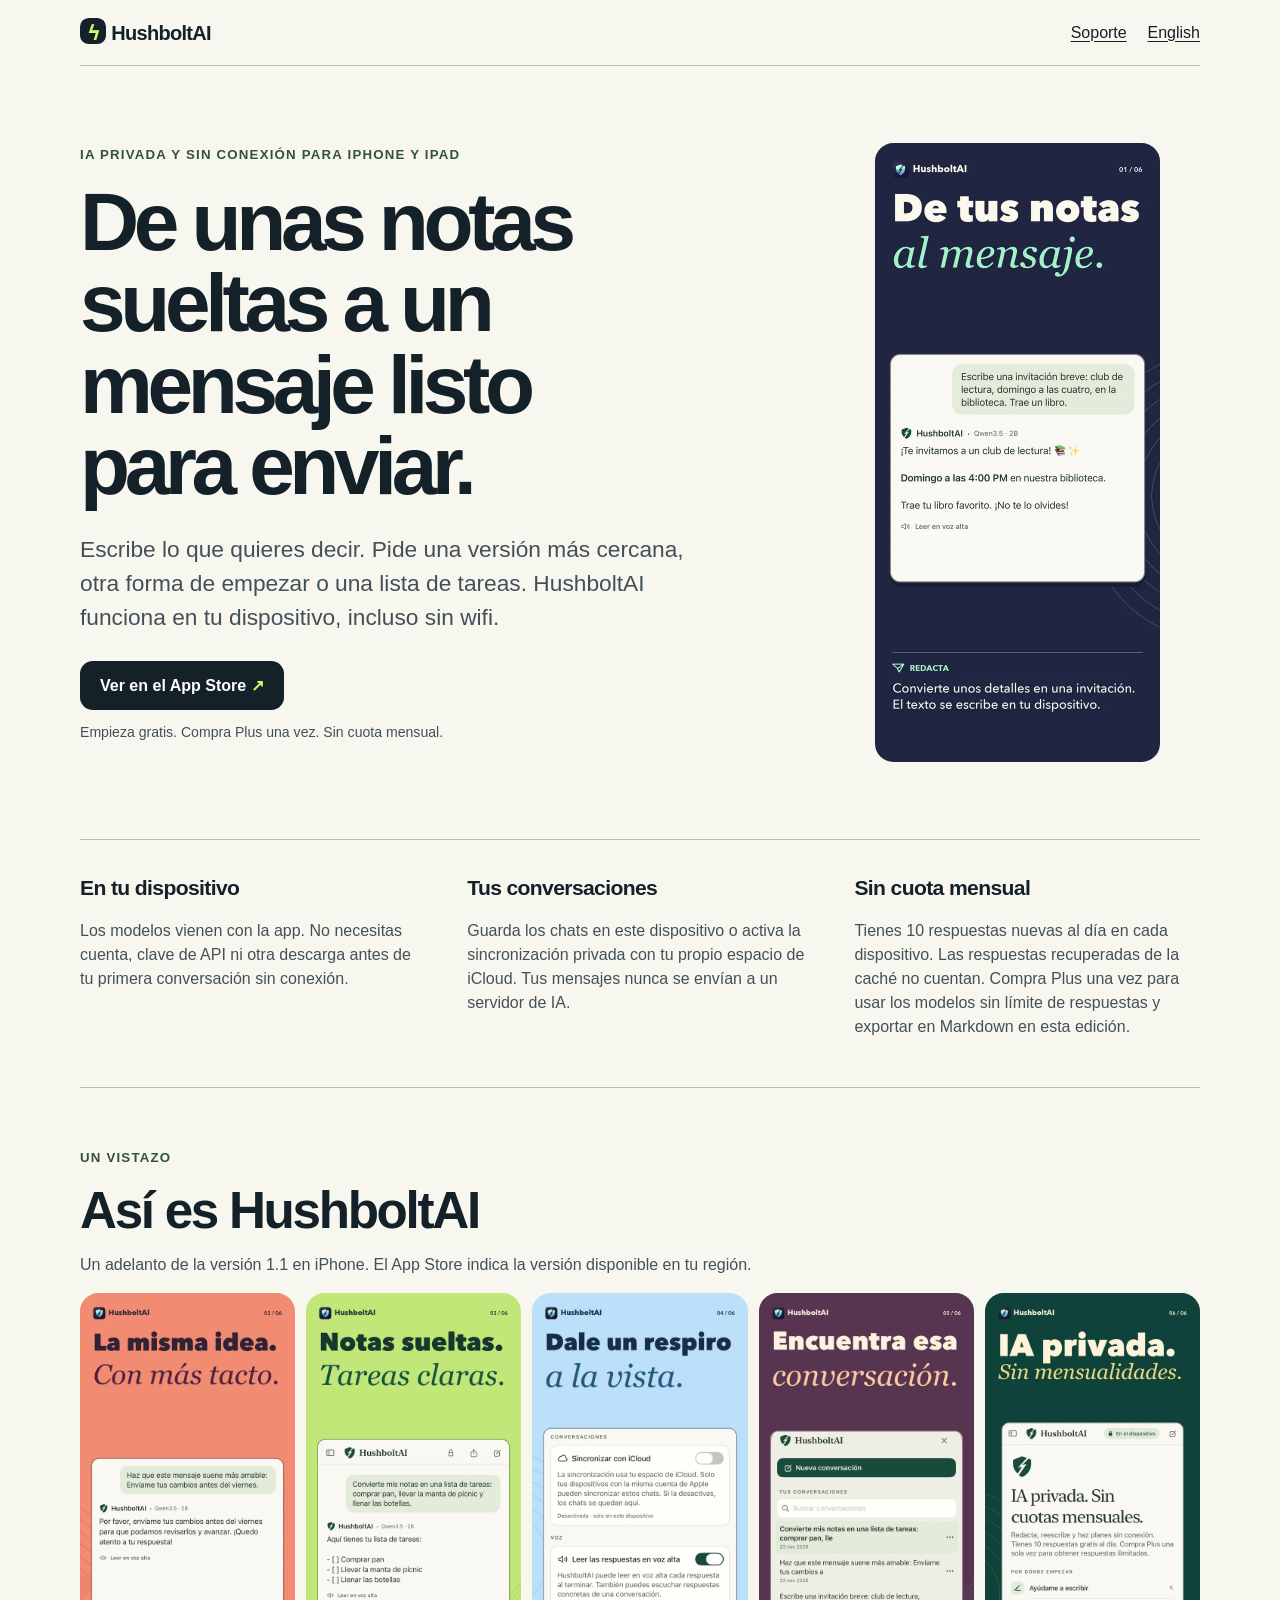
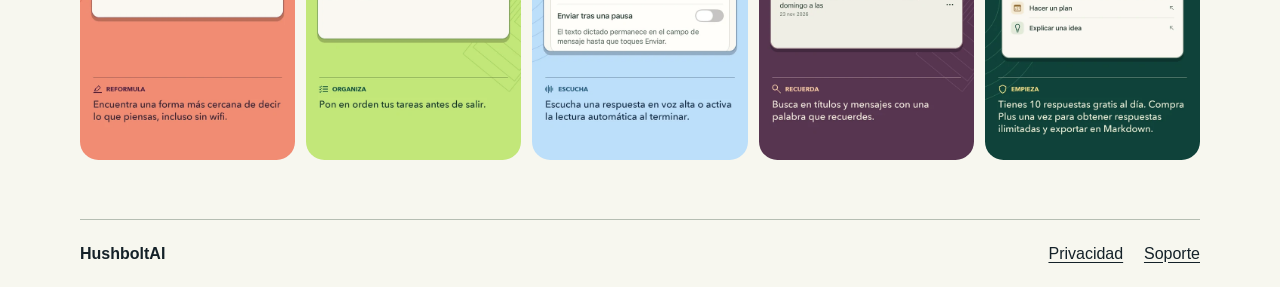
==== es/index.html @ cccacebd "Publish the HushboltAI English and Spanish product pages" ====
<!doctype html><html lang="es"><head><meta charset="utf-8"><meta name="viewport" content="width=device-width,initial-scale=1"><title>HushboltAI: chat de IA privado y sin conexión para iPhone y iPad</title><meta name="description" content="Redacta un mensaje, revisa un borrador u organiza tu día sin conexión. Dos modelos de IA incluidos en tu dispositivo. Sin cuenta ni suscripción mensual."><meta name="theme-color" content="#142128"><meta name="referrer" content="no-referrer"><link rel="canonical" href="https://pclemente.github.io/hushboltai-site/es/"><link rel="alternate" hreflang="en" href="https://pclemente.github.io/hushboltai-site/"><link rel="alternate" hreflang="es" href="https://pclemente.github.io/hushboltai-site/es/"><link rel="alternate" hreflang="x-default" href="https://pclemente.github.io/hushboltai-site/"><meta property="og:type" content="website"><meta property="og:locale" content="es_ES"><meta property="og:locale:alternate" content="en_US"><meta property="og:site_name" content="HushboltAI"><meta property="og:title" content="HushboltAI: chat de IA privado y sin conexión para iPhone y iPad"><meta property="og:description" content="Redacta un mensaje, revisa un borrador u organiza tu día sin conexión. Dos modelos de IA incluidos en tu dispositivo. Sin cuenta ni suscripción mensual."><meta property="og:url" content="https://pclemente.github.io/hushboltai-site/es/"><meta property="og:image" content="https://pclemente.github.io/hushboltai-site/art/share-es-ES.jpg"><meta property="og:image:alt" content="Así es HushboltAI"><meta property="og:image:width" content="1200"><meta property="og:image:height" content="630"><meta name="twitter:card" content="summary_large_image"><meta name="twitter:title" content="HushboltAI: chat de IA privado y sin conexión para iPhone y iPad"><meta name="twitter:description" content="Redacta un mensaje, revisa un borrador u organiza tu día sin conexión. Dos modelos de IA incluidos en tu dispositivo. Sin cuenta ni suscripción mensual."><meta name="twitter:image" content="https://pclemente.github.io/hushboltai-site/art/share-es-ES.jpg"><meta name="twitter:image:alt" content="Así es HushboltAI"><meta name="apple-itunes-app" content="app-id=6837171118"><link rel="stylesheet" href="../site.css"><script type="application/ld+json">{"@context": "https://schema.org", "@type": "MobileApplication", "name": "HushboltAI", "operatingSystem": "iOS, iPadOS", "applicationCategory": "ProductivityApplication", "description": "Redacta un mensaje, revisa un borrador u organiza tu día sin conexión. Dos modelos de IA incluidos en tu dispositivo. Sin cuenta ni suscripción mensual.", "url": "https://pclemente.github.io/hushboltai-site/es/", "downloadUrl": "https://apps.apple.com/app/id6837171118", "image": "https://pclemente.github.io/hushboltai-site/art/share-es-ES.jpg", "inLanguage": "es", "offers": {"@type": "Offer", "price": "0", "priceCurrency": "EUR"}}</script></head>
<body><a class="skip" href="#main">Ir al contenido</a><header><div class="wrap top"><a class="brand" href="../"><span aria-hidden="true">ϟ</span> HushboltAI</a><nav aria-label="Navegación"><a href="https://pclemente.github.io/ComicReader/hushboltai/support.html">Soporte</a><a lang="en" href="../">English</a></nav></div></header>
<main id="main" class="wrap"><div class="hero"><div><p class="eyebrow">IA privada y sin conexión para iPhone y iPad</p><h1>De unas notas sueltas a un mensaje listo para enviar.</h1><p class="intro">Escribe lo que quieres decir. Pide una versión más cercana, otra forma de empezar o una lista de tareas. HushboltAI funciona en tu dispositivo, incluso sin wifi.</p><a class="button" href="https://apps.apple.com/app/id6837171118">Ver en el App Store <span aria-hidden="true">↗</span></a><p class="small">Empieza gratis. Compra Plus una vez. Sin cuota mensual.</p></div><a class="frame" aria-label="HushboltAI convierte unas notas sobre un club de lectura el domingo en la biblioteca en una invitación." href="../art/es-ES-1.webp"><img src="../art/es-ES-1.webp" width="570" height="1238" fetchpriority="high" alt="HushboltAI convierte unas notas sobre un club de lectura el domingo en la biblioteca en una invitación."></a></div><div class="facts"><section><h3>En tu dispositivo</h3><p>Los modelos vienen con la app. No necesitas cuenta, clave de API ni otra descarga antes de tu primera conversación sin conexión.</p></section><section><h3>Tus conversaciones</h3><p>Guarda los chats en este dispositivo o activa la sincronización privada con tu propio espacio de iCloud. Tus mensajes nunca se envían a un servidor de IA.</p></section><section><h3>Sin cuota mensual</h3><p>Tienes 10 respuestas nuevas al día en cada dispositivo. Las respuestas recuperadas de la caché no cuentan. Compra Plus una vez para usar los modelos sin límite de respuestas y exportar en Markdown en esta edición.</p></section></div><section class="screens" aria-labelledby="g"><p class="eyebrow">Un vistazo</p><h2 id="g">Así es HushboltAI</h2><p>Un adelanto de la versión 1.1 en iPhone. El App Store indica la versión disponible en tu región.</p><ol><li><a href="../art/es-ES-2.webp"><img src="../art/es-ES-2.webp" width="570" height="1238" loading="lazy" alt="HushboltAI reformula con un tono más amable un mensaje que pide cambios antes del viernes."></a></li><li><a href="../art/es-ES-3.webp"><img src="../art/es-ES-3.webp" width="570" height="1238" loading="lazy" alt="HushboltAI organiza en una lista unas notas sobre el pan, la manta de pícnic y las botellas."></a></li><li><a href="../art/es-ES-4.webp"><img src="../art/es-ES-4.webp" width="570" height="1238" loading="lazy" alt="Los ajustes de voz muestran la lectura de respuestas activada y el envío tras una pausa desactivado."></a></li><li><a href="../art/es-ES-5.webp"><img src="../art/es-ES-5.webp" width="570" height="1238" loading="lazy" alt="La biblioteca de conversaciones muestra un buscador y los chats recientes."></a></li><li><a href="../art/es-ES-6.webp"><img src="../art/es-ES-6.webp" width="570" height="1238" loading="lazy" alt="La bienvenida de HushboltAI explica las 10 respuestas gratis al día y la compra única de Plus."></a></li></ol></section></main><footer class="wrap"><strong>HushboltAI</strong><a href="https://pclemente.github.io/ComicReader/hushboltai/privacy.html">Privacidad</a><a href="https://pclemente.github.io/ComicReader/hushboltai/support.html">Soporte</a></footer></body></html>
---- site.css ----
:root{color-scheme:light;--ink:#142128;--paper:#f7f7ef;--muted:#435058;--accent:#d1fa6a}*{box-sizing:border-box}body{margin:0;background:var(--paper);color:var(--ink);font-family:-apple-system,BlinkMacSystemFont,'Segoe UI',sans-serif;line-height:1.5}a{color:inherit;text-underline-offset:.2em}a:focus-visible{outline:3px solid #7440ba;outline-offset:5px}.wrap{width:min(1120px,92%);margin:auto}.top,nav,footer{display:flex;align-items:center;gap:1.3rem}.top{justify-content:space-between;padding:1.1rem 0;border-bottom:1px solid #bcc2b7}.brand{font-size:1.25rem;letter-spacing:-.035em;font-weight:800;text-decoration:none}.brand span{display:inline-grid;place-items:center;width:1.65rem;height:1.65rem;color:var(--accent);background:var(--ink);border-radius:.55rem}.hero{display:grid;grid-template-columns:minmax(0,1.3fr) minmax(0,.7fr);gap:clamp(1.2rem,6vw,6rem);align-items:center;padding:clamp(2rem,6vw,5rem) 0}.eyebrow{color:#335333;font-size:.83rem;font-weight:750;letter-spacing:.09em;text-transform:uppercase}h1,h2,h3,p{margin:0 0 1rem}h1{font-size:clamp(2.8rem,6.4vw,5.8rem);letter-spacing:-.065em;line-height:.99;text-wrap:balance}h2{font-size:clamp(2.2rem,4vw,3.4rem);letter-spacing:-.045em;line-height:1.04}.intro{font-size:clamp(1.13rem,1.8vw,1.42rem);max-width:38rem;color:var(--muted);margin:1.65rem 0}.button{display:inline-block;padding:.8rem 1.25rem;background:var(--ink);color:white;border-radius:.8rem;text-decoration:none;font-weight:650}.button span{color:var(--accent)}.small{font-size:.88rem;color:var(--muted);margin-top:.75rem}.frame{justify-self:center;display:block;width:min(285px,100%)}.frame img,li img{display:block;width:100%;height:auto;border-radius:1.15rem}.facts{display:grid;grid-template-columns:repeat(3,1fr);gap:2.6rem;padding:2rem 0;border-top:1px solid #b6beb3;border-bottom:1px solid #b6beb3}.facts h3{font-size:1.32rem;letter-spacing:-.03em}.facts p,.screens>p:not(.eyebrow){color:var(--muted)}.screens{margin:3.7rem 0}.screens ol{padding:0;list-style:none;display:grid;grid-template-columns:repeat(auto-fit,minmax(145px,1fr));gap:.7rem}.screens li a{display:block}footer{padding:1.35rem 0;border-top:1px solid #b6beb3;flex-wrap:wrap}footer strong{margin-right:auto}.skip{position:absolute;left:-10000px}.skip:focus{left:1rem;top:.5rem;background:white;padding:.5rem;z-index:2}@media(max-width:650px){.hero{grid-template-columns:1fr;gap:1.6rem}.frame{width:min(245px,78vw)}.facts{grid-template-columns:1fr;gap:.75rem}.screens ol{grid-template-columns:repeat(2,minmax(0,1fr))}.top,nav{gap:.8rem}.top{font-size:.9rem}}@media(prefers-contrast:more){.small,.intro,.facts p,.screens>p{color:#142128}}
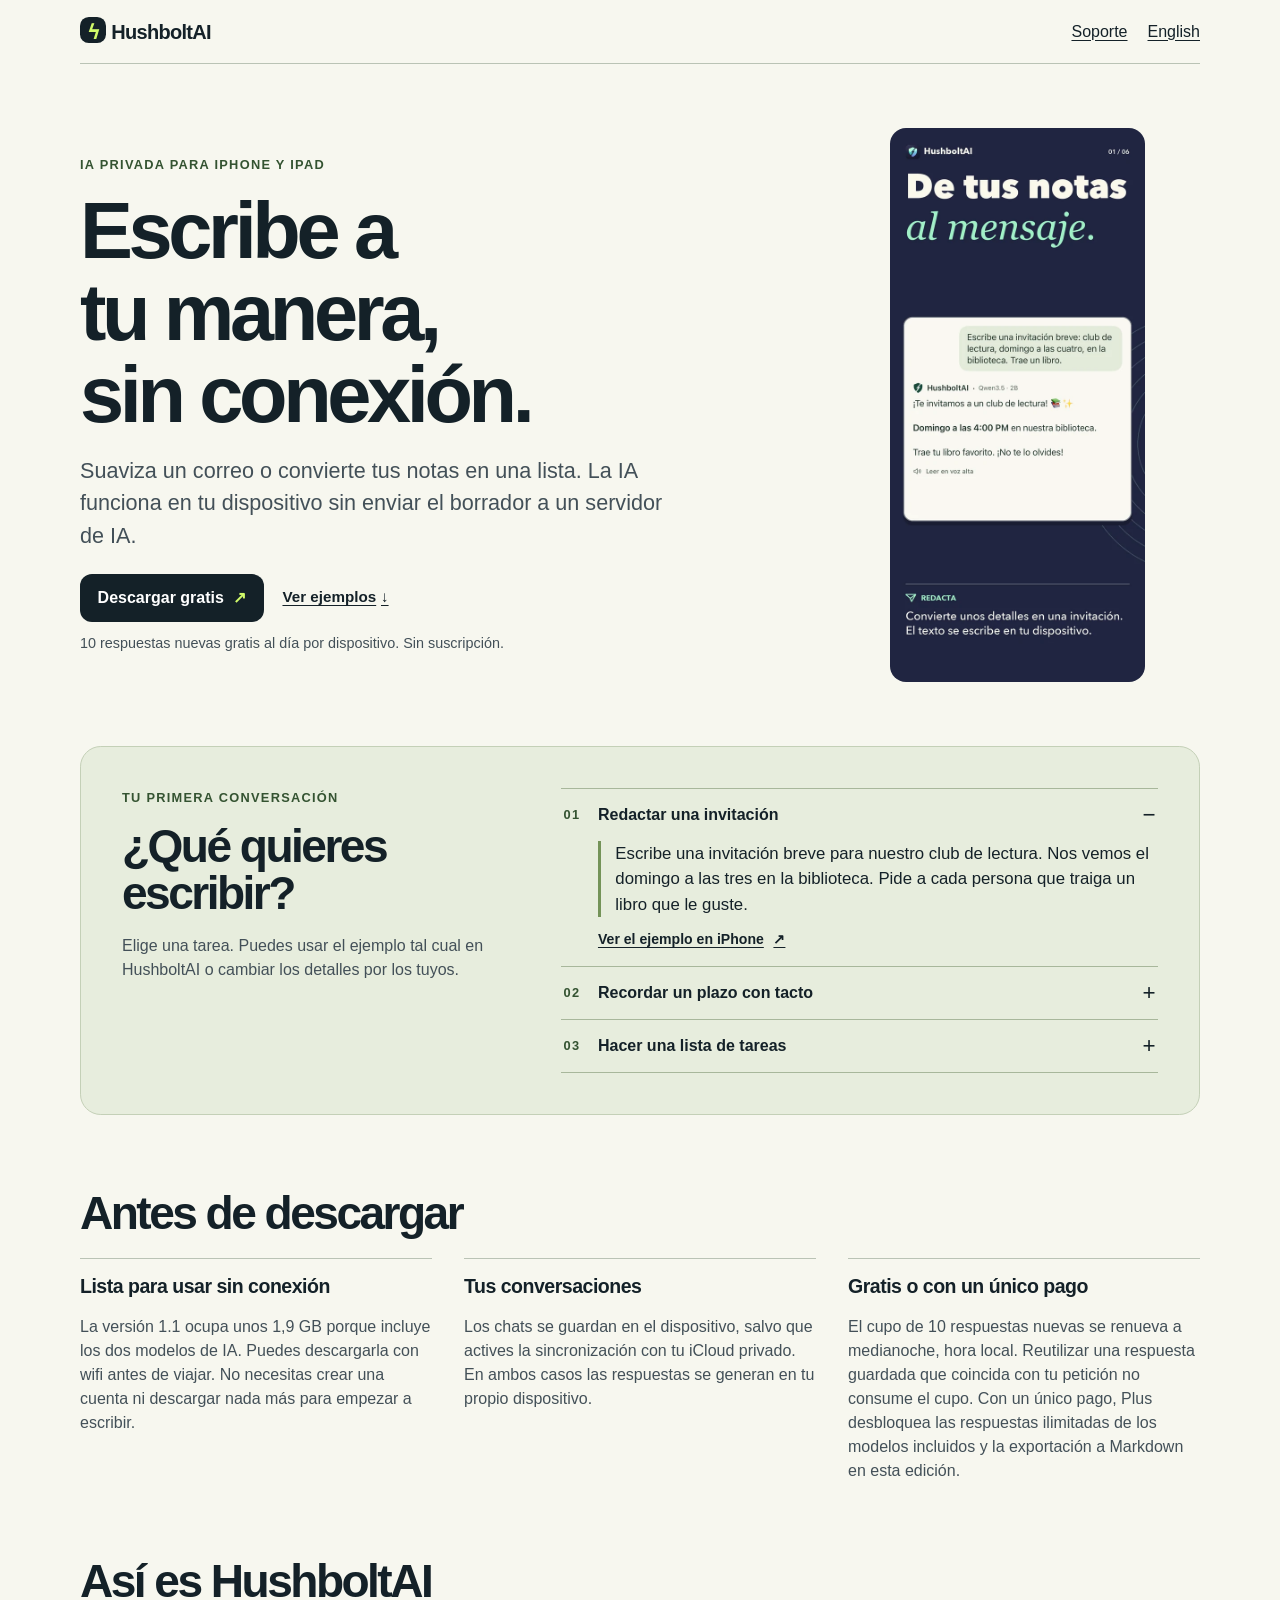
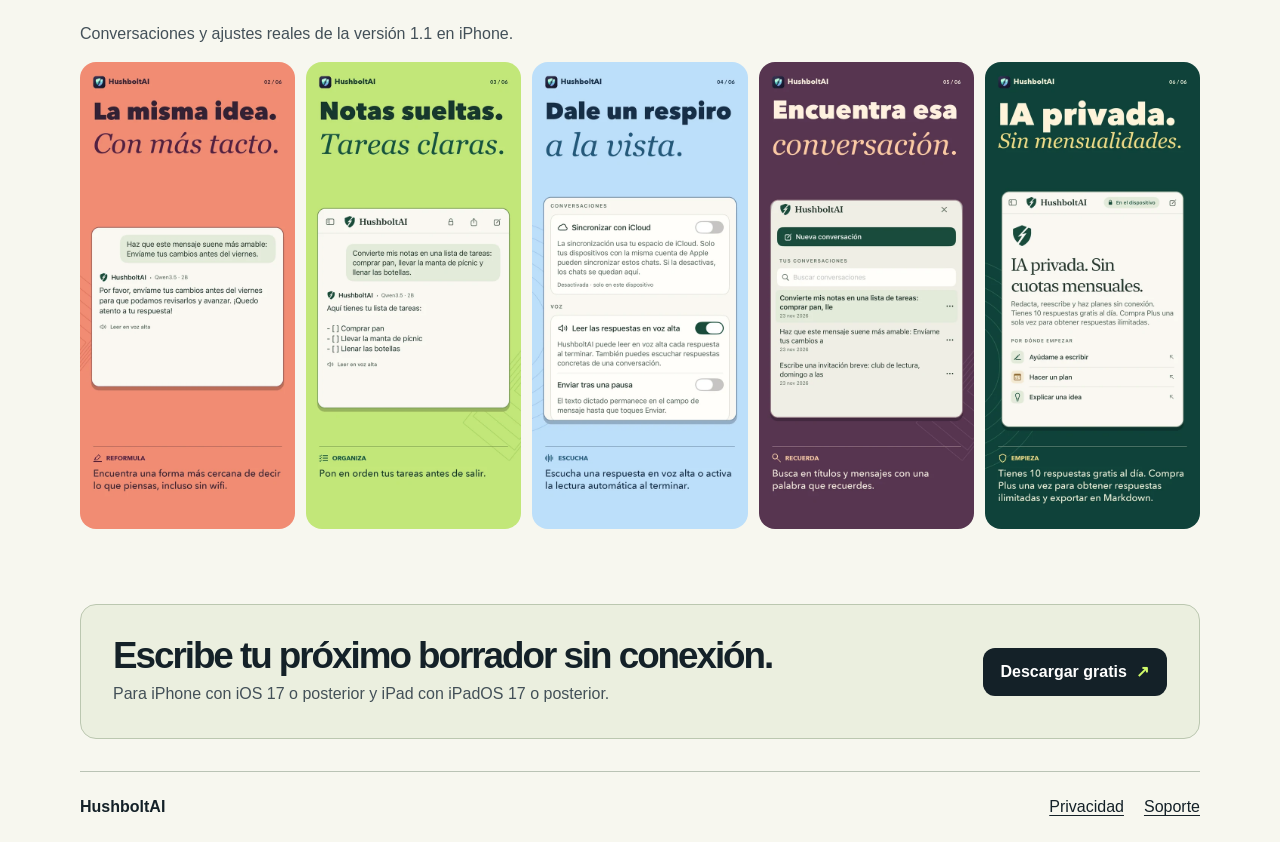
==== commit 8b629db5: "Show the free offline writing workflow in English and Spanish" ====
--- a/es/index.html
+++ b/es/index.html
@@ -1,3 +1,15 @@
-<!doctype html><html lang="es"><head><meta charset="utf-8"><meta name="viewport" content="width=device-width,initial-scale=1"><title>HushboltAI: chat de IA privado y sin conexión para iPhone y iPad</title><meta name="description" content="Redacta un mensaje, revisa un borrador u organiza tu día sin conexión. Dos modelos de IA incluidos en tu dispositivo. Sin cuenta ni suscripción mensual."><meta name="theme-color" content="#142128"><meta name="referrer" content="no-referrer"><link rel="canonical" href="https://pclemente.github.io/hushboltai-site/es/"><link rel="alternate" hreflang="en" href="https://pclemente.github.io/hushboltai-site/"><link rel="alternate" hreflang="es" href="https://pclemente.github.io/hushboltai-site/es/"><link rel="alternate" hreflang="x-default" href="https://pclemente.github.io/hushboltai-site/"><meta property="og:type" content="website"><meta property="og:locale" content="es_ES"><meta property="og:locale:alternate" content="en_US"><meta property="og:site_name" content="HushboltAI"><meta property="og:title" content="HushboltAI: chat de IA privado y sin conexión para iPhone y iPad"><meta property="og:description" content="Redacta un mensaje, revisa un borrador u organiza tu día sin conexión. Dos modelos de IA incluidos en tu dispositivo. Sin cuenta ni suscripción mensual."><meta property="og:url" content="https://pclemente.github.io/hushboltai-site/es/"><meta property="og:image" content="https://pclemente.github.io/hushboltai-site/art/share-es-ES.jpg"><meta property="og:image:alt" content="Así es HushboltAI"><meta property="og:image:width" content="1200"><meta property="og:image:height" content="630"><meta name="twitter:card" content="summary_large_image"><meta name="twitter:title" content="HushboltAI: chat de IA privado y sin conexión para iPhone y iPad"><meta name="twitter:description" content="Redacta un mensaje, revisa un borrador u organiza tu día sin conexión. Dos modelos de IA incluidos en tu dispositivo. Sin cuenta ni suscripción mensual."><meta name="twitter:image" content="https://pclemente.github.io/hushboltai-site/art/share-es-ES.jpg"><meta name="twitter:image:alt" content="Así es HushboltAI"><meta name="apple-itunes-app" content="app-id=6837171118"><link rel="stylesheet" href="../site.css"><script type="application/ld+json">{"@context": "https://schema.org", "@type": "MobileApplication", "name": "HushboltAI", "operatingSystem": "iOS, iPadOS", "applicationCategory": "ProductivityApplication", "description": "Redacta un mensaje, revisa un borrador u organiza tu día sin conexión. Dos modelos de IA incluidos en tu dispositivo. Sin cuenta ni suscripción mensual.", "url": "https://pclemente.github.io/hushboltai-site/es/", "downloadUrl": "https://apps.apple.com/app/id6837171118", "image": "https://pclemente.github.io/hushboltai-site/art/share-es-ES.jpg", "inLanguage": "es", "offers": {"@type": "Offer", "price": "0", "priceCurrency": "EUR"}}</script></head>
-<body><a class="skip" href="#main">Ir al contenido</a><header><div class="wrap top"><a class="brand" href="../"><span aria-hidden="true">ϟ</span> HushboltAI</a><nav aria-label="Navegación"><a href="https://pclemente.github.io/ComicReader/hushboltai/support.html">Soporte</a><a lang="en" href="../">English</a></nav></div></header>
-<main id="main" class="wrap"><div class="hero"><div><p class="eyebrow">IA privada y sin conexión para iPhone y iPad</p><h1>De unas notas sueltas a un mensaje listo para enviar.</h1><p class="intro">Escribe lo que quieres decir. Pide una versión más cercana, otra forma de empezar o una lista de tareas. HushboltAI funciona en tu dispositivo, incluso sin wifi.</p><a class="button" href="https://apps.apple.com/app/id6837171118">Ver en el App Store <span aria-hidden="true">↗</span></a><p class="small">Empieza gratis. Compra Plus una vez. Sin cuota mensual.</p></div><a class="frame" aria-label="HushboltAI convierte unas notas sobre un club de lectura el domingo en la biblioteca en una invitación." href="../art/es-ES-1.webp"><img src="../art/es-ES-1.webp" width="570" height="1238" fetchpriority="high" alt="HushboltAI convierte unas notas sobre un club de lectura el domingo en la biblioteca en una invitación."></a></div><div class="facts"><section><h3>En tu dispositivo</h3><p>Los modelos vienen con la app. No necesitas cuenta, clave de API ni otra descarga antes de tu primera conversación sin conexión.</p></section><section><h3>Tus conversaciones</h3><p>Guarda los chats en este dispositivo o activa la sincronización privada con tu propio espacio de iCloud. Tus mensajes nunca se envían a un servidor de IA.</p></section><section><h3>Sin cuota mensual</h3><p>Tienes 10 respuestas nuevas al día en cada dispositivo. Las respuestas recuperadas de la caché no cuentan. Compra Plus una vez para usar los modelos sin límite de respuestas y exportar en Markdown en esta edición.</p></section></div><section class="screens" aria-labelledby="g"><p class="eyebrow">Un vistazo</p><h2 id="g">Así es HushboltAI</h2><p>Un adelanto de la versión 1.1 en iPhone. El App Store indica la versión disponible en tu región.</p><ol><li><a href="../art/es-ES-2.webp"><img src="../art/es-ES-2.webp" width="570" height="1238" loading="lazy" alt="HushboltAI reformula con un tono más amable un mensaje que pide cambios antes del viernes."></a></li><li><a href="../art/es-ES-3.webp"><img src="../art/es-ES-3.webp" width="570" height="1238" loading="lazy" alt="HushboltAI organiza en una lista unas notas sobre el pan, la manta de pícnic y las botellas."></a></li><li><a href="../art/es-ES-4.webp"><img src="../art/es-ES-4.webp" width="570" height="1238" loading="lazy" alt="Los ajustes de voz muestran la lectura de respuestas activada y el envío tras una pausa desactivado."></a></li><li><a href="../art/es-ES-5.webp"><img src="../art/es-ES-5.webp" width="570" height="1238" loading="lazy" alt="La biblioteca de conversaciones muestra un buscador y los chats recientes."></a></li><li><a href="../art/es-ES-6.webp"><img src="../art/es-ES-6.webp" width="570" height="1238" loading="lazy" alt="La bienvenida de HushboltAI explica las 10 respuestas gratis al día y la compra única de Plus."></a></li></ol></section></main><footer class="wrap"><strong>HushboltAI</strong><a href="https://pclemente.github.io/ComicReader/hushboltai/privacy.html">Privacidad</a><a href="https://pclemente.github.io/ComicReader/hushboltai/support.html">Soporte</a></footer></body></html>+<!doctype html>
+<html lang="es"><head><meta charset="utf-8"><meta name="viewport" content="width=device-width,initial-scale=1">
+<title>HushboltAI | IA privada para escribir sin conexión en iPhone y iPad</title><meta name="description" content="Reformula un correo o convierte tus notas en una lista con IA privada y sin conexión en tu iPhone o iPad. Tienes 10 respuestas nuevas gratis al día por dispositivo. Sin cuenta."><meta name="theme-color" content="#142128"><meta name="referrer" content="no-referrer">
+<link rel="canonical" href="https://pclemente.github.io/hushboltai-site/es/"><link rel="alternate" hreflang="en" href="https://pclemente.github.io/hushboltai-site/"><link rel="alternate" hreflang="es" href="https://pclemente.github.io/hushboltai-site/es/"><link rel="alternate" hreflang="x-default" href="https://pclemente.github.io/hushboltai-site/">
+<meta property="og:type" content="website"><meta property="og:locale" content="es_ES"><meta property="og:locale:alternate" content="en_US"><meta property="og:site_name" content="HushboltAI"><meta property="og:title" content="HushboltAI | IA privada para escribir sin conexión en iPhone y iPad"><meta property="og:description" content="Reformula un correo o convierte tus notas en una lista con IA privada y sin conexión en tu iPhone o iPad. Tienes 10 respuestas nuevas gratis al día por dispositivo. Sin cuenta."><meta property="og:url" content="https://pclemente.github.io/hushboltai-site/es/"><meta property="og:image" content="https://pclemente.github.io/hushboltai-site/art/share-es-ES.jpg"><meta property="og:image:alt" content="Así es HushboltAI"><meta property="og:image:width" content="1200"><meta property="og:image:height" content="630">
+<meta name="twitter:card" content="summary_large_image"><meta name="twitter:title" content="HushboltAI | IA privada para escribir sin conexión en iPhone y iPad"><meta name="twitter:description" content="Reformula un correo o convierte tus notas en una lista con IA privada y sin conexión en tu iPhone o iPad. Tienes 10 respuestas nuevas gratis al día por dispositivo. Sin cuenta."><meta name="twitter:image" content="https://pclemente.github.io/hushboltai-site/art/share-es-ES.jpg"><meta name="twitter:image:alt" content="Así es HushboltAI">
+<meta name="apple-itunes-app" content="app-id=6837171118"><link rel="stylesheet" href="../site.css"><script type="application/ld+json">{"@context": "https://schema.org", "@type": "MobileApplication", "name": "HushboltAI", "operatingSystem": "iOS 17+, iPadOS 17+", "applicationCategory": "ProductivityApplication", "description": "Reformula un correo o convierte tus notas en una lista con IA privada y sin conexión en tu iPhone o iPad. Tienes 10 respuestas nuevas gratis al día por dispositivo. Sin cuenta.", "url": "https://pclemente.github.io/hushboltai-site/es/", "downloadUrl": "https://apps.apple.com/app/id6837171118", "image": "https://pclemente.github.io/hushboltai-site/art/share-es-ES.jpg", "inLanguage": "es", "offers": {"@type": "Offer", "price": "0", "priceCurrency": "EUR"}}</script></head>
+<body><a class="skip" href="#main">Ir al contenido</a>
+<header><div class="wrap top"><a class="brand" href="../"><span aria-hidden="true">ϟ</span> HushboltAI</a><nav aria-label="Navegación"><a href="https://pclemente.github.io/ComicReader/hushboltai/support.html">Soporte</a><a lang="en" hreflang="en" href="../">English</a></nav></div></header>
+<main id="main" class="wrap"><section class="hero" aria-labelledby="headline"><div><p class="eyebrow">IA privada para iPhone y iPad</p><h1 id="headline">Escribe a tu manera, sin conexión.</h1><p class="intro">Suaviza un correo o convierte tus notas en una lista. La IA funciona en tu dispositivo sin enviar el borrador a un servidor de IA.</p><div class="actions"><a class="button install" href="https://apps.apple.com/app/id6837171118">Descargar gratis <span class="sr-only">· App Store</span><span aria-hidden="true">↗</span></a><a class="jump" href="#examples">Ver ejemplos <span aria-hidden="true">↓</span></a></div><p class="small">10 respuestas nuevas gratis al día por dispositivo. Sin suscripción.</p></div><a class="frame" href="../art/es-ES-1.webp"><img src="../art/es-ES-1.webp" width="570" height="1238" fetchpriority="high" alt="HushboltAI convierte unas notas sobre un club de lectura el domingo en la biblioteca en una invitación."></a></section>
+<section id="examples" class="workshop" aria-labelledby="examples-title"><div><p class="eyebrow">Tu primera conversación</p><h2 id="examples-title">¿Qué quieres escribir?</h2><p>Elige una tarea. Puedes usar el ejemplo tal cual en HushboltAI o cambiar los detalles por los tuyos.</p></div><div class="tasks"><details name="writing-tasks" open><summary><span class="num" aria-hidden="true">01</span> Redactar una invitación</summary><div class="example"><blockquote><p>Escribe una invitación breve para nuestro club de lectura. Nos vemos el domingo a las tres en la biblioteca. Pide a cada persona que traiga un libro que le guste.</p></blockquote><a href="../art/es-ES-1.webp">Ver el ejemplo en iPhone<span class="sr-only">: Redactar una invitación</span> <span aria-hidden="true">↗</span></a></div></details><details name="writing-tasks"><summary><span class="num" aria-hidden="true">02</span> Recordar un plazo con tacto</summary><div class="example"><blockquote><p>Dale un tono más amable a este mensaje sin cambiar el plazo: «Necesito tus correcciones para el viernes».</p></blockquote><a href="../art/es-ES-2.webp">Ver el ejemplo en iPhone<span class="sr-only">: Recordar un plazo con tacto</span> <span aria-hidden="true">↗</span></a></div></details><details name="writing-tasks"><summary><span class="num" aria-hidden="true">03</span> Hacer una lista de tareas</summary><div class="example"><blockquote><p>Haz una lista para el pícnic con estas notas: comprar pan, guardar la manta y llenar las botellas de agua.</p></blockquote><a href="../art/es-ES-3.webp">Ver el ejemplo en iPhone<span class="sr-only">: Hacer una lista de tareas</span> <span aria-hidden="true">↗</span></a></div></details></div></section>
+<section class="info" aria-labelledby="facts"><h2 id="facts">Antes de descargar</h2><div class="facts"><div><h3>Lista para usar sin conexión</h3><p>La versión 1.1 ocupa unos 1,9 GB porque incluye los dos modelos de IA. Puedes descargarla con wifi antes de viajar. No necesitas crear una cuenta ni descargar nada más para empezar a escribir.</p></div><div><h3>Tus conversaciones</h3><p>Los chats se guardan en el dispositivo, salvo que actives la sincronización con tu iCloud privado. En ambos casos las respuestas se generan en tu propio dispositivo.</p></div><div><h3>Gratis o con un único pago</h3><p>El cupo de 10 respuestas nuevas se renueva a medianoche, hora local. Reutilizar una respuesta guardada que coincida con tu petición no consume el cupo. Con un único pago, Plus desbloquea las respuestas ilimitadas de los modelos incluidos y la exportación a Markdown en esta edición.</p></div></div></section>
+<section class="screens" aria-labelledby="g"><h2 id="g">Así es HushboltAI</h2><p>Conversaciones y ajustes reales de la versión 1.1 en iPhone.</p><ol><li><a href="../art/es-ES-2.webp"><img src="../art/es-ES-2.webp" width="570" height="1238" loading="lazy" alt="HushboltAI reformula con un tono más amable un mensaje que pide cambios antes del viernes."></a></li><li><a href="../art/es-ES-3.webp"><img src="../art/es-ES-3.webp" width="570" height="1238" loading="lazy" alt="HushboltAI organiza en una lista unas notas sobre el pan, la manta de pícnic y las botellas."></a></li><li><a href="../art/es-ES-4.webp"><img src="../art/es-ES-4.webp" width="570" height="1238" loading="lazy" alt="Los ajustes de voz muestran la lectura de respuestas activada y el envío tras una pausa desactivado."></a></li><li><a href="../art/es-ES-5.webp"><img src="../art/es-ES-5.webp" width="570" height="1238" loading="lazy" alt="La biblioteca de conversaciones muestra un buscador y los chats recientes."></a></li><li><a href="../art/es-ES-6.webp"><img src="../art/es-ES-6.webp" width="570" height="1238" loading="lazy" alt="La bienvenida de HushboltAI explica las 10 respuestas gratis al día y la compra única de Plus."></a></li></ol></section>
+<section class="closer" aria-labelledby="download"><div><h2 id="download">Escribe tu próximo borrador sin conexión.</h2><p>Para iPhone con iOS 17 o posterior y iPad con iPadOS 17 o posterior.</p></div><a class="button install" href="https://apps.apple.com/app/id6837171118">Descargar gratis <span class="sr-only">· App Store</span><span aria-hidden="true">↗</span></a></section></main>
+<footer class="wrap"><strong>HushboltAI</strong><a href="https://pclemente.github.io/ComicReader/hushboltai/privacy.html">Privacidad</a><a href="https://pclemente.github.io/ComicReader/hushboltai/support.html">Soporte</a></footer></body></html>
--- a/site.css
+++ b/site.css
@@ -1 +1,59 @@
-:root{color-scheme:light;--ink:#142128;--paper:#f7f7ef;--muted:#435058;--accent:#d1fa6a}*{box-sizing:border-box}body{margin:0;background:var(--paper);color:var(--ink);font-family:-apple-system,BlinkMacSystemFont,'Segoe UI',sans-serif;line-height:1.5}a{color:inherit;text-underline-offset:.2em}a:focus-visible{outline:3px solid #7440ba;outline-offset:5px}.wrap{width:min(1120px,92%);margin:auto}.top,nav,footer{display:flex;align-items:center;gap:1.3rem}.top{justify-content:space-between;padding:1.1rem 0;border-bottom:1px solid #bcc2b7}.brand{font-size:1.25rem;letter-spacing:-.035em;font-weight:800;text-decoration:none}.brand span{display:inline-grid;place-items:center;width:1.65rem;height:1.65rem;color:var(--accent);background:var(--ink);border-radius:.55rem}.hero{display:grid;grid-template-columns:minmax(0,1.3fr) minmax(0,.7fr);gap:clamp(1.2rem,6vw,6rem);align-items:center;padding:clamp(2rem,6vw,5rem) 0}.eyebrow{color:#335333;font-size:.83rem;font-weight:750;letter-spacing:.09em;text-transform:uppercase}h1,h2,h3,p{margin:0 0 1rem}h1{font-size:clamp(2.8rem,6.4vw,5.8rem);letter-spacing:-.065em;line-height:.99;text-wrap:balance}h2{font-size:clamp(2.2rem,4vw,3.4rem);letter-spacing:-.045em;line-height:1.04}.intro{font-size:clamp(1.13rem,1.8vw,1.42rem);max-width:38rem;color:var(--muted);margin:1.65rem 0}.button{display:inline-block;padding:.8rem 1.25rem;background:var(--ink);color:white;border-radius:.8rem;text-decoration:none;font-weight:650}.button span{color:var(--accent)}.small{font-size:.88rem;color:var(--muted);margin-top:.75rem}.frame{justify-self:center;display:block;width:min(285px,100%)}.frame img,li img{display:block;width:100%;height:auto;border-radius:1.15rem}.facts{display:grid;grid-template-columns:repeat(3,1fr);gap:2.6rem;padding:2rem 0;border-top:1px solid #b6beb3;border-bottom:1px solid #b6beb3}.facts h3{font-size:1.32rem;letter-spacing:-.03em}.facts p,.screens>p:not(.eyebrow){color:var(--muted)}.screens{margin:3.7rem 0}.screens ol{padding:0;list-style:none;display:grid;grid-template-columns:repeat(auto-fit,minmax(145px,1fr));gap:.7rem}.screens li a{display:block}footer{padding:1.35rem 0;border-top:1px solid #b6beb3;flex-wrap:wrap}footer strong{margin-right:auto}.skip{position:absolute;left:-10000px}.skip:focus{left:1rem;top:.5rem;background:white;padding:.5rem;z-index:2}@media(max-width:650px){.hero{grid-template-columns:1fr;gap:1.6rem}.frame{width:min(245px,78vw)}.facts{grid-template-columns:1fr;gap:.75rem}.screens ol{grid-template-columns:repeat(2,minmax(0,1fr))}.top,nav{gap:.8rem}.top{font-size:.9rem}}@media(prefers-contrast:more){.small,.intro,.facts p,.screens>p{color:#142128}}
+:root{color-scheme:light;--ink:#142128;--paper:#f7f7ef;--muted:#435058;--accent:#d1fa6a;--line:#bac3b5}
+*{box-sizing:border-box}
+html{-webkit-text-size-adjust:100%;text-size-adjust:100%}
+body{margin:0;background:var(--paper);color:var(--ink);font-family:-apple-system,BlinkMacSystemFont,'Segoe UI',sans-serif;line-height:1.5}
+a{color:inherit;text-underline-offset:.2em}
+a:focus-visible,summary:focus-visible{outline:3px solid #7440ba;outline-offset:4px}
+.wrap{width:min(1120px,92%);margin:auto}
+.top,nav,footer,.actions,.closer{display:flex;align-items:center}
+.top{justify-content:space-between;border-bottom:1px solid var(--line);min-height:4rem}
+nav,footer{gap:1.25rem}
+nav a,footer a,.jump{display:inline-flex;align-items:center;min-height:44px}
+.brand{font-size:1.25rem;letter-spacing:-.035em;font-weight:800;text-decoration:none}
+.brand span{display:inline-grid;place-items:center;width:1.65rem;height:1.65rem;color:var(--accent);background:var(--ink);border-radius:.55rem}
+.hero{display:grid;grid-template-columns:minmax(0,1.3fr) minmax(0,.7fr);gap:clamp(1.2rem,6vw,6rem);align-items:center;padding:clamp(2rem,5vw,4.2rem) 0}
+.eyebrow,.num{font-size:.8rem;font-weight:750;letter-spacing:.1em;color:#345331}
+.eyebrow{text-transform:uppercase}
+h1,h2,h3,p{margin:0 0 1rem}
+h1,h2{letter-spacing:-.055em;line-height:1.03;text-wrap:balance}
+h1{font-size:clamp(2.68rem,6.2vw,5.6rem);max-width:13ch}
+h2{font-size:clamp(1.95rem,3.6vw,3rem)}
+h3{font-size:1.22rem;letter-spacing:-.025em;line-height:1.22}
+.intro{font-size:clamp(1.08rem,1.7vw,1.35rem);max-width:38rem;color:var(--muted);margin:1.22rem 0 1.35rem}
+.actions{flex-wrap:wrap;gap:.25rem 1.15rem}
+.button{display:inline-flex;gap:.6rem;align-items:center;justify-content:center;min-height:48px;padding:.7rem 1.1rem;background:var(--ink);color:white;border-radius:.75rem;text-decoration:none;font-weight:700}
+.button span{color:var(--accent)}
+.button:hover,.button:focus-visible{background:#283c39}
+.jump{font-size:.95rem;font-weight:620;gap:.3rem}
+.small{font-size:.9rem;color:var(--muted);margin:.7rem 0 0}
+.frame{justify-self:center;display:block;width:min(255px,100%)}
+.frame img,.screens img{display:block;width:100%;height:auto;border-radius:1rem}
+.workshop{display:grid;grid-template-columns:minmax(0,.78fr) minmax(0,1.22fr);gap:clamp(1.1rem,4.5vw,3.6rem);padding:clamp(1.3rem,3.2vw,2.6rem);background:#e7eddd;border:1px solid #c4d0b7;border-radius:1.3rem;scroll-margin:.8rem}
+.workshop>div>p:last-child,.info p,.screens>p,.closer p{color:var(--muted)}
+.workshop>div>p:last-child,.info p,.closer p{margin-bottom:0}
+.tasks{border-top:1px solid #a8b79b}
+details{border-bottom:1px solid #a8b79b}
+summary{list-style:none;display:grid;grid-template-columns:1.65rem 1fr auto;align-items:center;gap:.5rem;min-height:52px;padding:.7rem .15rem;cursor:pointer;font-weight:680}
+summary::-webkit-details-marker{display:none}
+summary:after{content:'+';font-size:1.4rem;line-height:1;font-weight:410}
+details[open] summary:after{content:'−'}
+summary:hover{color:#30502d}
+.num{font-variant-numeric:tabular-nums}
+.example{padding:0 .2rem .3rem 2.3rem}
+blockquote{margin:0;padding:.03rem 0 .03rem .9rem;border-left:3px solid #749358}
+blockquote p{margin:0;font-size:1.05rem}
+.example>a{display:inline-flex;min-height:44px;align-items:center;gap:.3rem;font-size:.88rem;font-weight:650}
+.info,.screens{margin:clamp(2.5rem,6vw,4.7rem) 0}
+.facts{display:grid;grid-template-columns:repeat(3,minmax(0,1fr));gap:2rem;margin-top:1.3rem}
+.facts>div{border-top:1px solid var(--line);padding:1rem 0 0}
+.screens ol{padding:0;list-style:none;display:grid;grid-template-columns:repeat(5,minmax(0,1fr));gap:.7rem}
+.screens li a{display:block}
+.closer{justify-content:space-between;flex-wrap:wrap;gap:.8rem 1.2rem;padding:clamp(1.25rem,3vw,2rem);border:1px solid #bbc7b0;border-radius:1rem;background:#ebefdf;margin-bottom:2rem}
+.closer h2{font-size:clamp(1.6rem,3vw,2.3rem);margin-bottom:.45rem}
+footer{padding:.8rem 0;border-top:1px solid var(--line);flex-wrap:wrap}footer strong{margin-right:auto}
+.sr-only,.skip:not(:focus){position:absolute;width:1px;height:1px;padding:0;margin:-1px;overflow:hidden;clip-path:inset(50%);white-space:nowrap}
+.skip:focus{position:absolute;left:1rem;top:.5rem;background:white;padding:.5rem;z-index:2}
+@media(max-width:700px){.hero{grid-template-columns:1fr;gap:1.4rem}.frame{width:min(225px,72vw)}.workshop,.facts{grid-template-columns:1fr;gap:.85rem}.screens ol{grid-template-columns:repeat(2,minmax(0,1fr))}.top,nav{gap:.85rem}.top{font-size:.94rem}h1{max-width:15ch}.actions{gap:.2rem .9rem}.closer{align-items:flex-start}}
+@media(prefers-contrast:more){.small,.intro,.facts p,.screens>p,.workshop p,.closer p{color:#142128}}
+
+@media(max-width:390px){.hero{padding:1.5rem 0}.hero h1{font-size:2.55rem}.hero .eyebrow{font-size:.73rem;margin-bottom:.7rem}.hero .intro{margin:.9rem 0 1rem}.actions{gap:.2rem .8rem}}
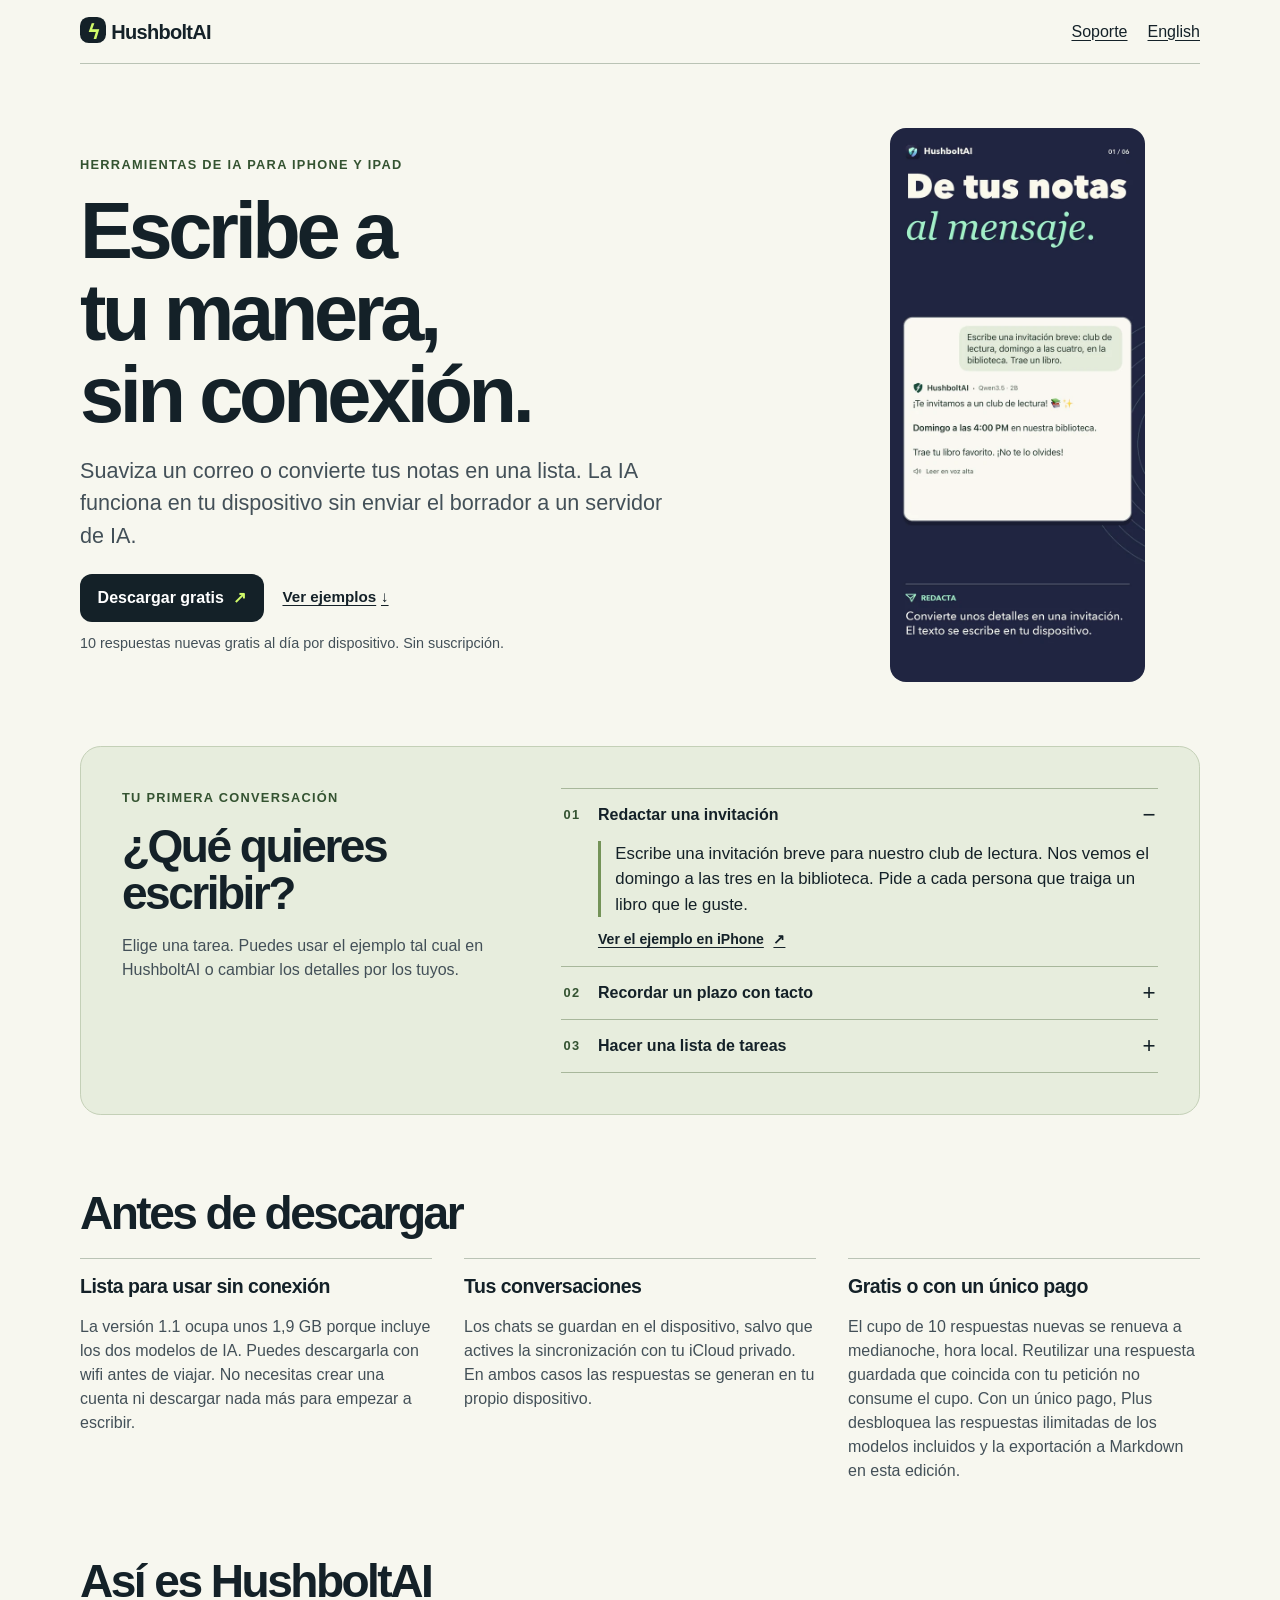
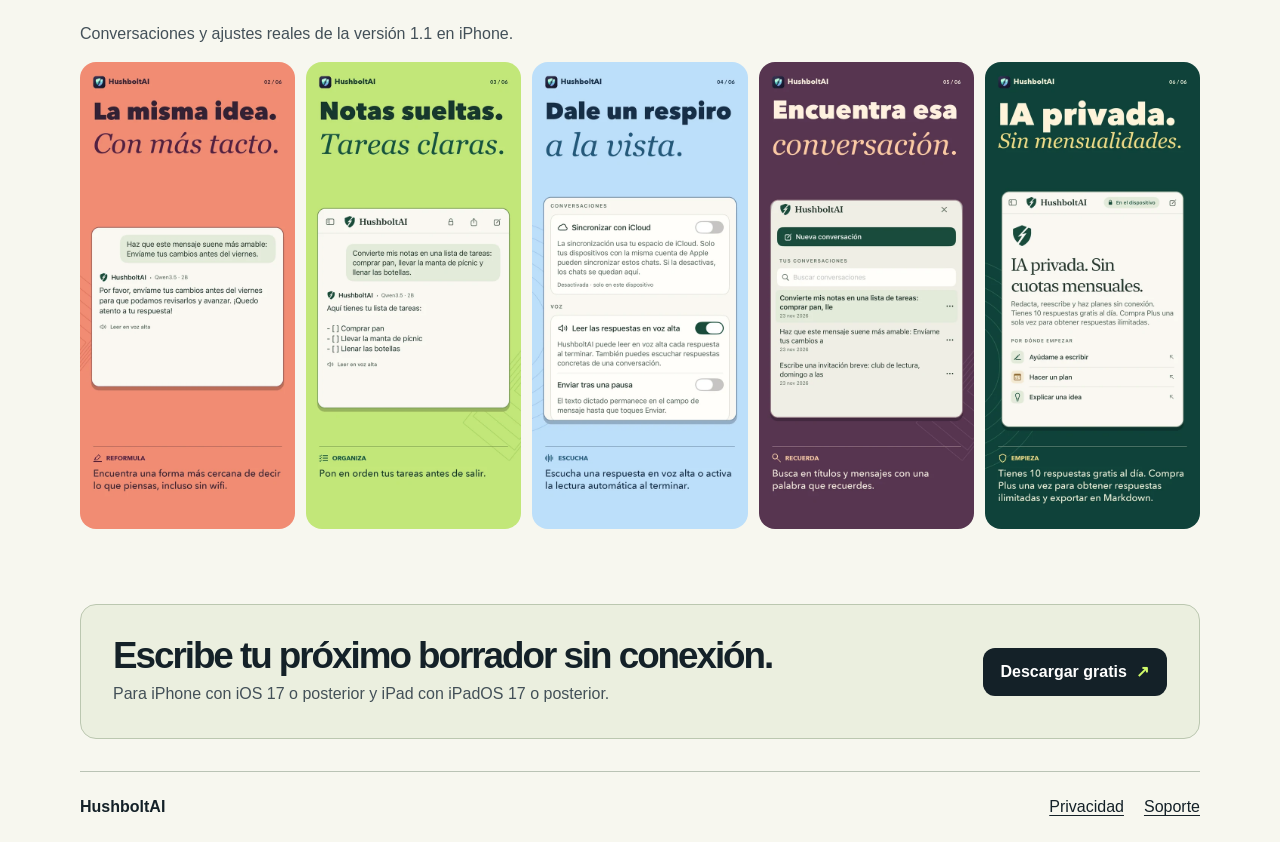
==== commit ae907b8d: "Name the offline AI writing tools in both languages" ====
--- a/es/index.html
+++ b/es/index.html
@@ -1,13 +1,13 @@
 <!doctype html>
 <html lang="es"><head><meta charset="utf-8"><meta name="viewport" content="width=device-width,initial-scale=1">
-<title>HushboltAI | IA privada para escribir sin conexión en iPhone y iPad</title><meta name="description" content="Reformula un correo o convierte tus notas en una lista con IA privada y sin conexión en tu iPhone o iPad. Tienes 10 respuestas nuevas gratis al día por dispositivo. Sin cuenta."><meta name="theme-color" content="#142128"><meta name="referrer" content="no-referrer">
+<title>HushboltAI | Herramientas de IA para escribir sin conexión en iPhone y iPad</title><meta name="description" content="Reformula un correo o convierte tus notas en una lista con IA privada y sin conexión en tu iPhone o iPad. Tienes 10 respuestas nuevas gratis al día por dispositivo. Sin cuenta."><meta name="theme-color" content="#142128"><meta name="referrer" content="no-referrer">
 <link rel="canonical" href="https://pclemente.github.io/hushboltai-site/es/"><link rel="alternate" hreflang="en" href="https://pclemente.github.io/hushboltai-site/"><link rel="alternate" hreflang="es" href="https://pclemente.github.io/hushboltai-site/es/"><link rel="alternate" hreflang="x-default" href="https://pclemente.github.io/hushboltai-site/">
-<meta property="og:type" content="website"><meta property="og:locale" content="es_ES"><meta property="og:locale:alternate" content="en_US"><meta property="og:site_name" content="HushboltAI"><meta property="og:title" content="HushboltAI | IA privada para escribir sin conexión en iPhone y iPad"><meta property="og:description" content="Reformula un correo o convierte tus notas en una lista con IA privada y sin conexión en tu iPhone o iPad. Tienes 10 respuestas nuevas gratis al día por dispositivo. Sin cuenta."><meta property="og:url" content="https://pclemente.github.io/hushboltai-site/es/"><meta property="og:image" content="https://pclemente.github.io/hushboltai-site/art/share-es-ES.jpg"><meta property="og:image:alt" content="Así es HushboltAI"><meta property="og:image:width" content="1200"><meta property="og:image:height" content="630">
-<meta name="twitter:card" content="summary_large_image"><meta name="twitter:title" content="HushboltAI | IA privada para escribir sin conexión en iPhone y iPad"><meta name="twitter:description" content="Reformula un correo o convierte tus notas en una lista con IA privada y sin conexión en tu iPhone o iPad. Tienes 10 respuestas nuevas gratis al día por dispositivo. Sin cuenta."><meta name="twitter:image" content="https://pclemente.github.io/hushboltai-site/art/share-es-ES.jpg"><meta name="twitter:image:alt" content="Así es HushboltAI">
+<meta property="og:type" content="website"><meta property="og:locale" content="es_ES"><meta property="og:locale:alternate" content="en_US"><meta property="og:site_name" content="HushboltAI"><meta property="og:title" content="HushboltAI | Herramientas de IA para escribir sin conexión en iPhone y iPad"><meta property="og:description" content="Reformula un correo o convierte tus notas en una lista con IA privada y sin conexión en tu iPhone o iPad. Tienes 10 respuestas nuevas gratis al día por dispositivo. Sin cuenta."><meta property="og:url" content="https://pclemente.github.io/hushboltai-site/es/"><meta property="og:image" content="https://pclemente.github.io/hushboltai-site/art/share-es-ES.jpg"><meta property="og:image:alt" content="Así es HushboltAI"><meta property="og:image:width" content="1200"><meta property="og:image:height" content="630">
+<meta name="twitter:card" content="summary_large_image"><meta name="twitter:title" content="HushboltAI | Herramientas de IA para escribir sin conexión en iPhone y iPad"><meta name="twitter:description" content="Reformula un correo o convierte tus notas en una lista con IA privada y sin conexión en tu iPhone o iPad. Tienes 10 respuestas nuevas gratis al día por dispositivo. Sin cuenta."><meta name="twitter:image" content="https://pclemente.github.io/hushboltai-site/art/share-es-ES.jpg"><meta name="twitter:image:alt" content="Así es HushboltAI">
 <meta name="apple-itunes-app" content="app-id=6837171118"><link rel="stylesheet" href="../site.css"><script type="application/ld+json">{"@context": "https://schema.org", "@type": "MobileApplication", "name": "HushboltAI", "operatingSystem": "iOS 17+, iPadOS 17+", "applicationCategory": "ProductivityApplication", "description": "Reformula un correo o convierte tus notas en una lista con IA privada y sin conexión en tu iPhone o iPad. Tienes 10 respuestas nuevas gratis al día por dispositivo. Sin cuenta.", "url": "https://pclemente.github.io/hushboltai-site/es/", "downloadUrl": "https://apps.apple.com/app/id6837171118", "image": "https://pclemente.github.io/hushboltai-site/art/share-es-ES.jpg", "inLanguage": "es", "offers": {"@type": "Offer", "price": "0", "priceCurrency": "EUR"}}</script></head>
 <body><a class="skip" href="#main">Ir al contenido</a>
 <header><div class="wrap top"><a class="brand" href="../"><span aria-hidden="true">ϟ</span> HushboltAI</a><nav aria-label="Navegación"><a href="https://pclemente.github.io/ComicReader/hushboltai/support.html">Soporte</a><a lang="en" hreflang="en" href="../">English</a></nav></div></header>
-<main id="main" class="wrap"><section class="hero" aria-labelledby="headline"><div><p class="eyebrow">IA privada para iPhone y iPad</p><h1 id="headline">Escribe a tu manera, sin conexión.</h1><p class="intro">Suaviza un correo o convierte tus notas en una lista. La IA funciona en tu dispositivo sin enviar el borrador a un servidor de IA.</p><div class="actions"><a class="button install" href="https://apps.apple.com/app/id6837171118">Descargar gratis <span class="sr-only">· App Store</span><span aria-hidden="true">↗</span></a><a class="jump" href="#examples">Ver ejemplos <span aria-hidden="true">↓</span></a></div><p class="small">10 respuestas nuevas gratis al día por dispositivo. Sin suscripción.</p></div><a class="frame" href="../art/es-ES-1.webp"><img src="../art/es-ES-1.webp" width="570" height="1238" fetchpriority="high" alt="HushboltAI convierte unas notas sobre un club de lectura el domingo en la biblioteca en una invitación."></a></section>
+<main id="main" class="wrap"><section class="hero" aria-labelledby="headline"><div><p class="eyebrow">Herramientas de IA para iPhone y iPad</p><h1 id="headline">Escribe a tu manera, sin conexión.</h1><p class="intro">Suaviza un correo o convierte tus notas en una lista. La IA funciona en tu dispositivo sin enviar el borrador a un servidor de IA.</p><div class="actions"><a class="button install" href="https://apps.apple.com/app/id6837171118">Descargar gratis <span class="sr-only">· App Store</span><span aria-hidden="true">↗</span></a><a class="jump" href="#examples">Ver ejemplos <span aria-hidden="true">↓</span></a></div><p class="small">10 respuestas nuevas gratis al día por dispositivo. Sin suscripción.</p></div><a class="frame" href="../art/es-ES-1.webp"><img src="../art/es-ES-1.webp" width="570" height="1238" fetchpriority="high" alt="HushboltAI convierte unas notas sobre un club de lectura el domingo en la biblioteca en una invitación."></a></section>
 <section id="examples" class="workshop" aria-labelledby="examples-title"><div><p class="eyebrow">Tu primera conversación</p><h2 id="examples-title">¿Qué quieres escribir?</h2><p>Elige una tarea. Puedes usar el ejemplo tal cual en HushboltAI o cambiar los detalles por los tuyos.</p></div><div class="tasks"><details name="writing-tasks" open><summary><span class="num" aria-hidden="true">01</span> Redactar una invitación</summary><div class="example"><blockquote><p>Escribe una invitación breve para nuestro club de lectura. Nos vemos el domingo a las tres en la biblioteca. Pide a cada persona que traiga un libro que le guste.</p></blockquote><a href="../art/es-ES-1.webp">Ver el ejemplo en iPhone<span class="sr-only">: Redactar una invitación</span> <span aria-hidden="true">↗</span></a></div></details><details name="writing-tasks"><summary><span class="num" aria-hidden="true">02</span> Recordar un plazo con tacto</summary><div class="example"><blockquote><p>Dale un tono más amable a este mensaje sin cambiar el plazo: «Necesito tus correcciones para el viernes».</p></blockquote><a href="../art/es-ES-2.webp">Ver el ejemplo en iPhone<span class="sr-only">: Recordar un plazo con tacto</span> <span aria-hidden="true">↗</span></a></div></details><details name="writing-tasks"><summary><span class="num" aria-hidden="true">03</span> Hacer una lista de tareas</summary><div class="example"><blockquote><p>Haz una lista para el pícnic con estas notas: comprar pan, guardar la manta y llenar las botellas de agua.</p></blockquote><a href="../art/es-ES-3.webp">Ver el ejemplo en iPhone<span class="sr-only">: Hacer una lista de tareas</span> <span aria-hidden="true">↗</span></a></div></details></div></section>
 <section class="info" aria-labelledby="facts"><h2 id="facts">Antes de descargar</h2><div class="facts"><div><h3>Lista para usar sin conexión</h3><p>La versión 1.1 ocupa unos 1,9 GB porque incluye los dos modelos de IA. Puedes descargarla con wifi antes de viajar. No necesitas crear una cuenta ni descargar nada más para empezar a escribir.</p></div><div><h3>Tus conversaciones</h3><p>Los chats se guardan en el dispositivo, salvo que actives la sincronización con tu iCloud privado. En ambos casos las respuestas se generan en tu propio dispositivo.</p></div><div><h3>Gratis o con un único pago</h3><p>El cupo de 10 respuestas nuevas se renueva a medianoche, hora local. Reutilizar una respuesta guardada que coincida con tu petición no consume el cupo. Con un único pago, Plus desbloquea las respuestas ilimitadas de los modelos incluidos y la exportación a Markdown en esta edición.</p></div></div></section>
 <section class="screens" aria-labelledby="g"><h2 id="g">Así es HushboltAI</h2><p>Conversaciones y ajustes reales de la versión 1.1 en iPhone.</p><ol><li><a href="../art/es-ES-2.webp"><img src="../art/es-ES-2.webp" width="570" height="1238" loading="lazy" alt="HushboltAI reformula con un tono más amable un mensaje que pide cambios antes del viernes."></a></li><li><a href="../art/es-ES-3.webp"><img src="../art/es-ES-3.webp" width="570" height="1238" loading="lazy" alt="HushboltAI organiza en una lista unas notas sobre el pan, la manta de pícnic y las botellas."></a></li><li><a href="../art/es-ES-4.webp"><img src="../art/es-ES-4.webp" width="570" height="1238" loading="lazy" alt="Los ajustes de voz muestran la lectura de respuestas activada y el envío tras una pausa desactivado."></a></li><li><a href="../art/es-ES-5.webp"><img src="../art/es-ES-5.webp" width="570" height="1238" loading="lazy" alt="La biblioteca de conversaciones muestra un buscador y los chats recientes."></a></li><li><a href="../art/es-ES-6.webp"><img src="../art/es-ES-6.webp" width="570" height="1238" loading="lazy" alt="La bienvenida de HushboltAI explica las 10 respuestas gratis al día y la compra única de Plus."></a></li></ol></section>
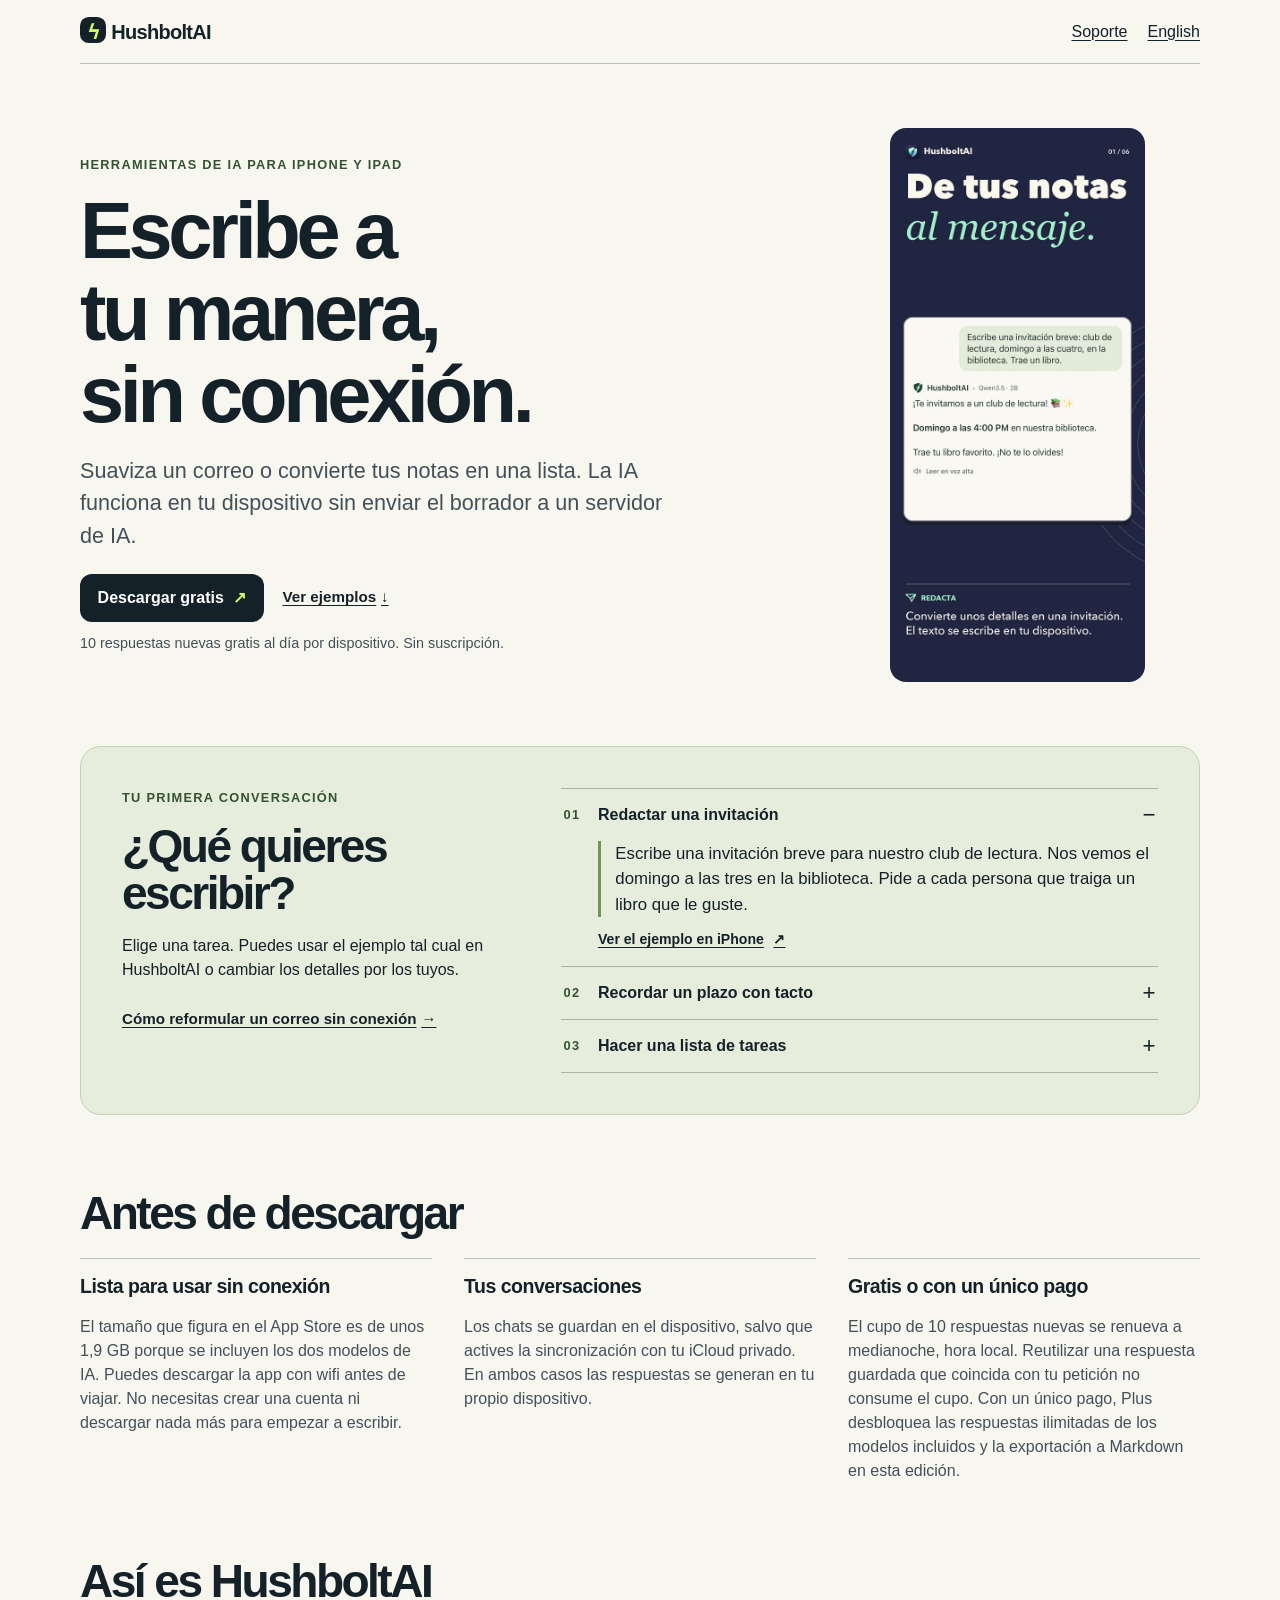
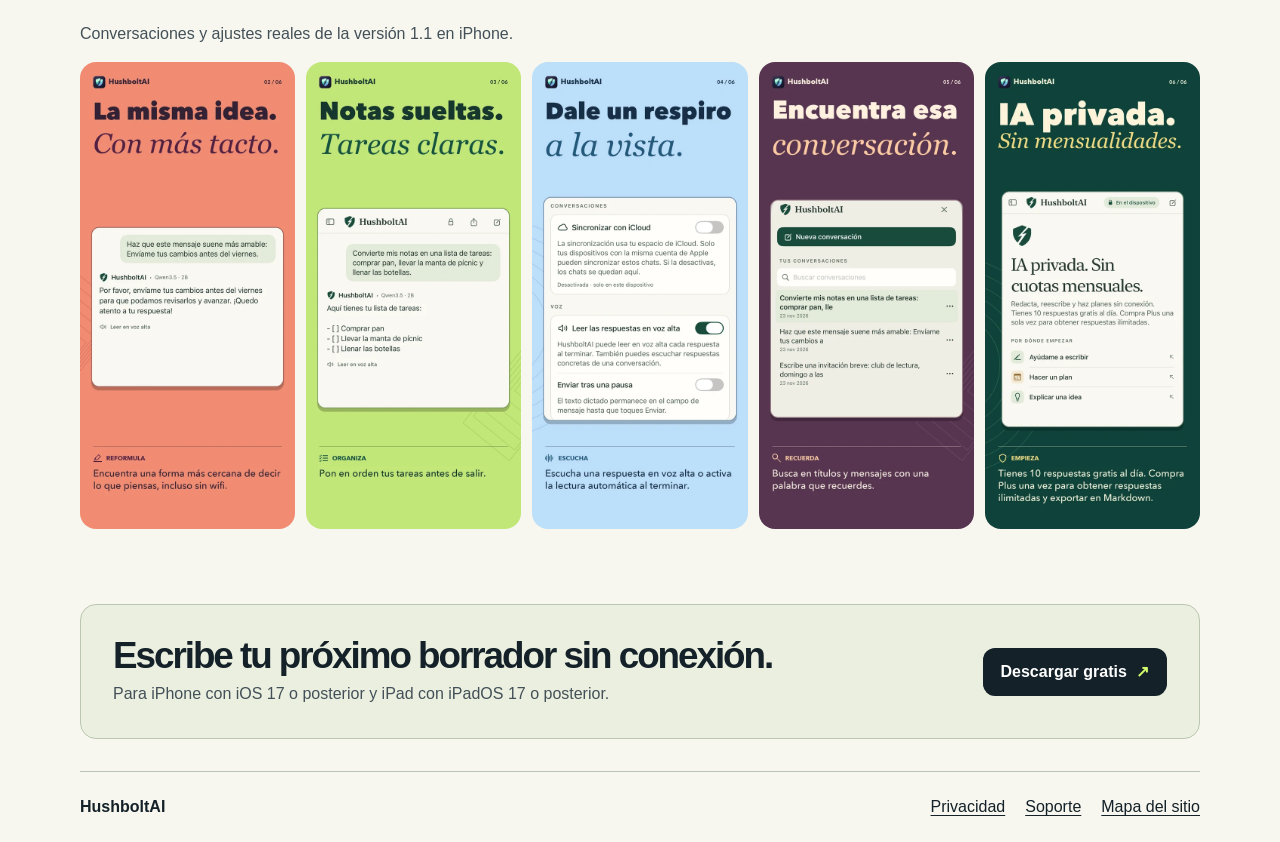
==== commit 6b2e86ff: "Publish a private offline email rewrite guide in English and Spanish" ====
--- a/es/index.html
+++ b/es/index.html
@@ -1,15 +1,15 @@
 <!doctype html>
 <html lang="es"><head><meta charset="utf-8"><meta name="viewport" content="width=device-width,initial-scale=1">
 <title>HushboltAI | Herramientas de IA para escribir sin conexión en iPhone y iPad</title><meta name="description" content="Reformula un correo o convierte tus notas en una lista con IA privada y sin conexión en tu iPhone o iPad. Tienes 10 respuestas nuevas gratis al día por dispositivo. Sin cuenta."><meta name="theme-color" content="#142128"><meta name="referrer" content="no-referrer">
-<link rel="canonical" href="https://pclemente.github.io/hushboltai-site/es/"><link rel="alternate" hreflang="en" href="https://pclemente.github.io/hushboltai-site/"><link rel="alternate" hreflang="es" href="https://pclemente.github.io/hushboltai-site/es/"><link rel="alternate" hreflang="x-default" href="https://pclemente.github.io/hushboltai-site/">
+<link rel="canonical" href="https://pclemente.github.io/hushboltai-site/es/"><link rel="alternate" hreflang="en" href="https://pclemente.github.io/hushboltai-site/"><link rel="alternate" hreflang="es" href="https://pclemente.github.io/hushboltai-site/es/"><link rel="alternate" hreflang="x-default" href="https://pclemente.github.io/hushboltai-site/"><link rel="sitemap" type="application/xml" href="../sitemap.xml">
 <meta property="og:type" content="website"><meta property="og:locale" content="es_ES"><meta property="og:locale:alternate" content="en_US"><meta property="og:site_name" content="HushboltAI"><meta property="og:title" content="HushboltAI | Herramientas de IA para escribir sin conexión en iPhone y iPad"><meta property="og:description" content="Reformula un correo o convierte tus notas en una lista con IA privada y sin conexión en tu iPhone o iPad. Tienes 10 respuestas nuevas gratis al día por dispositivo. Sin cuenta."><meta property="og:url" content="https://pclemente.github.io/hushboltai-site/es/"><meta property="og:image" content="https://pclemente.github.io/hushboltai-site/art/share-es-ES.jpg"><meta property="og:image:alt" content="Así es HushboltAI"><meta property="og:image:width" content="1200"><meta property="og:image:height" content="630">
 <meta name="twitter:card" content="summary_large_image"><meta name="twitter:title" content="HushboltAI | Herramientas de IA para escribir sin conexión en iPhone y iPad"><meta name="twitter:description" content="Reformula un correo o convierte tus notas en una lista con IA privada y sin conexión en tu iPhone o iPad. Tienes 10 respuestas nuevas gratis al día por dispositivo. Sin cuenta."><meta name="twitter:image" content="https://pclemente.github.io/hushboltai-site/art/share-es-ES.jpg"><meta name="twitter:image:alt" content="Así es HushboltAI">
 <meta name="apple-itunes-app" content="app-id=6837171118"><link rel="stylesheet" href="../site.css"><script type="application/ld+json">{"@context": "https://schema.org", "@type": "MobileApplication", "name": "HushboltAI", "operatingSystem": "iOS 17+, iPadOS 17+", "applicationCategory": "ProductivityApplication", "description": "Reformula un correo o convierte tus notas en una lista con IA privada y sin conexión en tu iPhone o iPad. Tienes 10 respuestas nuevas gratis al día por dispositivo. Sin cuenta.", "url": "https://pclemente.github.io/hushboltai-site/es/", "downloadUrl": "https://apps.apple.com/app/id6837171118", "image": "https://pclemente.github.io/hushboltai-site/art/share-es-ES.jpg", "inLanguage": "es", "offers": {"@type": "Offer", "price": "0", "priceCurrency": "EUR"}}</script></head>
 <body><a class="skip" href="#main">Ir al contenido</a>
 <header><div class="wrap top"><a class="brand" href="../"><span aria-hidden="true">ϟ</span> HushboltAI</a><nav aria-label="Navegación"><a href="https://pclemente.github.io/ComicReader/hushboltai/support.html">Soporte</a><a lang="en" hreflang="en" href="../">English</a></nav></div></header>
 <main id="main" class="wrap"><section class="hero" aria-labelledby="headline"><div><p class="eyebrow">Herramientas de IA para iPhone y iPad</p><h1 id="headline">Escribe a tu manera, sin conexión.</h1><p class="intro">Suaviza un correo o convierte tus notas en una lista. La IA funciona en tu dispositivo sin enviar el borrador a un servidor de IA.</p><div class="actions"><a class="button install" href="https://apps.apple.com/app/id6837171118">Descargar gratis <span class="sr-only">· App Store</span><span aria-hidden="true">↗</span></a><a class="jump" href="#examples">Ver ejemplos <span aria-hidden="true">↓</span></a></div><p class="small">10 respuestas nuevas gratis al día por dispositivo. Sin suscripción.</p></div><a class="frame" href="../art/es-ES-1.webp"><img src="../art/es-ES-1.webp" width="570" height="1238" fetchpriority="high" alt="HushboltAI convierte unas notas sobre un club de lectura el domingo en la biblioteca en una invitación."></a></section>
-<section id="examples" class="workshop" aria-labelledby="examples-title"><div><p class="eyebrow">Tu primera conversación</p><h2 id="examples-title">¿Qué quieres escribir?</h2><p>Elige una tarea. Puedes usar el ejemplo tal cual en HushboltAI o cambiar los detalles por los tuyos.</p></div><div class="tasks"><details name="writing-tasks" open><summary><span class="num" aria-hidden="true">01</span> Redactar una invitación</summary><div class="example"><blockquote><p>Escribe una invitación breve para nuestro club de lectura. Nos vemos el domingo a las tres en la biblioteca. Pide a cada persona que traiga un libro que le guste.</p></blockquote><a href="../art/es-ES-1.webp">Ver el ejemplo en iPhone<span class="sr-only">: Redactar una invitación</span> <span aria-hidden="true">↗</span></a></div></details><details name="writing-tasks"><summary><span class="num" aria-hidden="true">02</span> Recordar un plazo con tacto</summary><div class="example"><blockquote><p>Dale un tono más amable a este mensaje sin cambiar el plazo: «Necesito tus correcciones para el viernes».</p></blockquote><a href="../art/es-ES-2.webp">Ver el ejemplo en iPhone<span class="sr-only">: Recordar un plazo con tacto</span> <span aria-hidden="true">↗</span></a></div></details><details name="writing-tasks"><summary><span class="num" aria-hidden="true">03</span> Hacer una lista de tareas</summary><div class="example"><blockquote><p>Haz una lista para el pícnic con estas notas: comprar pan, guardar la manta y llenar las botellas de agua.</p></blockquote><a href="../art/es-ES-3.webp">Ver el ejemplo en iPhone<span class="sr-only">: Hacer una lista de tareas</span> <span aria-hidden="true">↗</span></a></div></details></div></section>
-<section class="info" aria-labelledby="facts"><h2 id="facts">Antes de descargar</h2><div class="facts"><div><h3>Lista para usar sin conexión</h3><p>La versión 1.1 ocupa unos 1,9 GB porque incluye los dos modelos de IA. Puedes descargarla con wifi antes de viajar. No necesitas crear una cuenta ni descargar nada más para empezar a escribir.</p></div><div><h3>Tus conversaciones</h3><p>Los chats se guardan en el dispositivo, salvo que actives la sincronización con tu iCloud privado. En ambos casos las respuestas se generan en tu propio dispositivo.</p></div><div><h3>Gratis o con un único pago</h3><p>El cupo de 10 respuestas nuevas se renueva a medianoche, hora local. Reutilizar una respuesta guardada que coincida con tu petición no consume el cupo. Con un único pago, Plus desbloquea las respuestas ilimitadas de los modelos incluidos y la exportación a Markdown en esta edición.</p></div></div></section>
+<section id="examples" class="workshop" aria-labelledby="examples-title"><div><p class="eyebrow">Tu primera conversación</p><h2 id="examples-title">¿Qué quieres escribir?</h2><p>Elige una tarea. Puedes usar el ejemplo tal cual en HushboltAI o cambiar los detalles por los tuyos.</p><a class="jump" href="../es/correo-sin-conexion/">Cómo reformular un correo sin conexión <span aria-hidden="true">→</span></a></div><div class="tasks"><details name="writing-tasks" open><summary><span class="num" aria-hidden="true">01</span> Redactar una invitación</summary><div class="example"><blockquote><p>Escribe una invitación breve para nuestro club de lectura. Nos vemos el domingo a las tres en la biblioteca. Pide a cada persona que traiga un libro que le guste.</p></blockquote><a href="../art/es-ES-1.webp">Ver el ejemplo en iPhone<span class="sr-only">: Redactar una invitación</span> <span aria-hidden="true">↗</span></a></div></details><details name="writing-tasks"><summary><span class="num" aria-hidden="true">02</span> Recordar un plazo con tacto</summary><div class="example"><blockquote><p>Dale un tono más amable a este mensaje sin cambiar el plazo: «Necesito tus correcciones para el viernes».</p></blockquote><a href="../art/es-ES-2.webp">Ver el ejemplo en iPhone<span class="sr-only">: Recordar un plazo con tacto</span> <span aria-hidden="true">↗</span></a></div></details><details name="writing-tasks"><summary><span class="num" aria-hidden="true">03</span> Hacer una lista de tareas</summary><div class="example"><blockquote><p>Haz una lista para el pícnic con estas notas: comprar pan, guardar la manta y llenar las botellas de agua.</p></blockquote><a href="../art/es-ES-3.webp">Ver el ejemplo en iPhone<span class="sr-only">: Hacer una lista de tareas</span> <span aria-hidden="true">↗</span></a></div></details></div></section>
+<section class="info" aria-labelledby="facts"><h2 id="facts">Antes de descargar</h2><div class="facts"><div><h3>Lista para usar sin conexión</h3><p>El tamaño que figura en el App Store es de unos 1,9 GB porque se incluyen los dos modelos de IA. Puedes descargar la app con wifi antes de viajar. No necesitas crear una cuenta ni descargar nada más para empezar a escribir.</p></div><div><h3>Tus conversaciones</h3><p>Los chats se guardan en el dispositivo, salvo que actives la sincronización con tu iCloud privado. En ambos casos las respuestas se generan en tu propio dispositivo.</p></div><div><h3>Gratis o con un único pago</h3><p>El cupo de 10 respuestas nuevas se renueva a medianoche, hora local. Reutilizar una respuesta guardada que coincida con tu petición no consume el cupo. Con un único pago, Plus desbloquea las respuestas ilimitadas de los modelos incluidos y la exportación a Markdown en esta edición.</p></div></div></section>
 <section class="screens" aria-labelledby="g"><h2 id="g">Así es HushboltAI</h2><p>Conversaciones y ajustes reales de la versión 1.1 en iPhone.</p><ol><li><a href="../art/es-ES-2.webp"><img src="../art/es-ES-2.webp" width="570" height="1238" loading="lazy" alt="HushboltAI reformula con un tono más amable un mensaje que pide cambios antes del viernes."></a></li><li><a href="../art/es-ES-3.webp"><img src="../art/es-ES-3.webp" width="570" height="1238" loading="lazy" alt="HushboltAI organiza en una lista unas notas sobre el pan, la manta de pícnic y las botellas."></a></li><li><a href="../art/es-ES-4.webp"><img src="../art/es-ES-4.webp" width="570" height="1238" loading="lazy" alt="Los ajustes de voz muestran la lectura de respuestas activada y el envío tras una pausa desactivado."></a></li><li><a href="../art/es-ES-5.webp"><img src="../art/es-ES-5.webp" width="570" height="1238" loading="lazy" alt="La biblioteca de conversaciones muestra un buscador y los chats recientes."></a></li><li><a href="../art/es-ES-6.webp"><img src="../art/es-ES-6.webp" width="570" height="1238" loading="lazy" alt="La bienvenida de HushboltAI explica las 10 respuestas gratis al día y la compra única de Plus."></a></li></ol></section>
 <section class="closer" aria-labelledby="download"><div><h2 id="download">Escribe tu próximo borrador sin conexión.</h2><p>Para iPhone con iOS 17 o posterior y iPad con iPadOS 17 o posterior.</p></div><a class="button install" href="https://apps.apple.com/app/id6837171118">Descargar gratis <span class="sr-only">· App Store</span><span aria-hidden="true">↗</span></a></section></main>
-<footer class="wrap"><strong>HushboltAI</strong><a href="https://pclemente.github.io/ComicReader/hushboltai/privacy.html">Privacidad</a><a href="https://pclemente.github.io/ComicReader/hushboltai/support.html">Soporte</a></footer></body></html>
+<footer class="wrap"><strong>HushboltAI</strong><a href="https://pclemente.github.io/ComicReader/hushboltai/privacy.html">Privacidad</a><a href="https://pclemente.github.io/ComicReader/hushboltai/support.html">Soporte</a><a href="../sitemap.xml">Mapa del sitio</a></footer></body></html>
--- a/site.css
+++ b/site.css
@@ -57,3 +57,18 @@
 @media(prefers-contrast:more){.small,.intro,.facts p,.screens>p,.workshop p,.closer p{color:#142128}}
 
 @media(max-width:390px){.hero{padding:1.5rem 0}.hero h1{font-size:2.55rem}.hero .eyebrow{font-size:.73rem;margin-bottom:.7rem}.hero .intro{margin:.9rem 0 1rem}.actions{gap:.2rem .8rem}}
+.guide{max-width:900px;padding:clamp(2rem,5vw,4.25rem) 0 1.4rem}
+.guide-intro{border-bottom:1px solid var(--line);padding-bottom:clamp(1.7rem,4vw,3rem)}
+.guide-intro h1{max-width:19ch;font-size:clamp(2.45rem,6vw,4.6rem)}
+.guide-intro .intro,.guide-content>p,.guide .closer p{max-width:65ch}
+.guide-content{margin:clamp(2rem,4vw,3.4rem) 0}
+.guide-content h2,.guide-example h2{font-size:clamp(1.65rem,3.4vw,2.4rem)}
+.guide-steps{padding-left:1.5rem;max-width:69ch;margin-bottom:0}
+.guide-steps li{padding-left:.4rem;margin:.7rem 0}
+.guide-steps li::marker{font-weight:750;color:#345331}
+.guide-example{padding:clamp(1.25rem,4vw,2.3rem);display:grid;grid-template-columns:minmax(0,1fr) minmax(0,190px);align-items:center;gap:clamp(1.5rem,5vw,3rem);border:1px solid #b5c5a8;border-radius:1.3rem;background:#e7eddd;scroll-margin:1rem}
+.guide-example h3{margin-top:1.5rem}.guide-example blockquote p{font-size:1.14rem}.guide-example .reply{border-color:#345331}
+.guide-example img{display:block;width:100%;height:auto;border-radius:.8rem}
+.guide-example .proof{font-size:.93rem;color:var(--muted);margin:1.35rem 0 .15rem}
+.guide .closer>div{max-width:63ch}.guide .closer{margin-bottom:.6rem}
+@media(max-width:650px){.guide-example{grid-template-columns:1fr}.guide-example>a{justify-self:center;width:min(185px,100%)}}
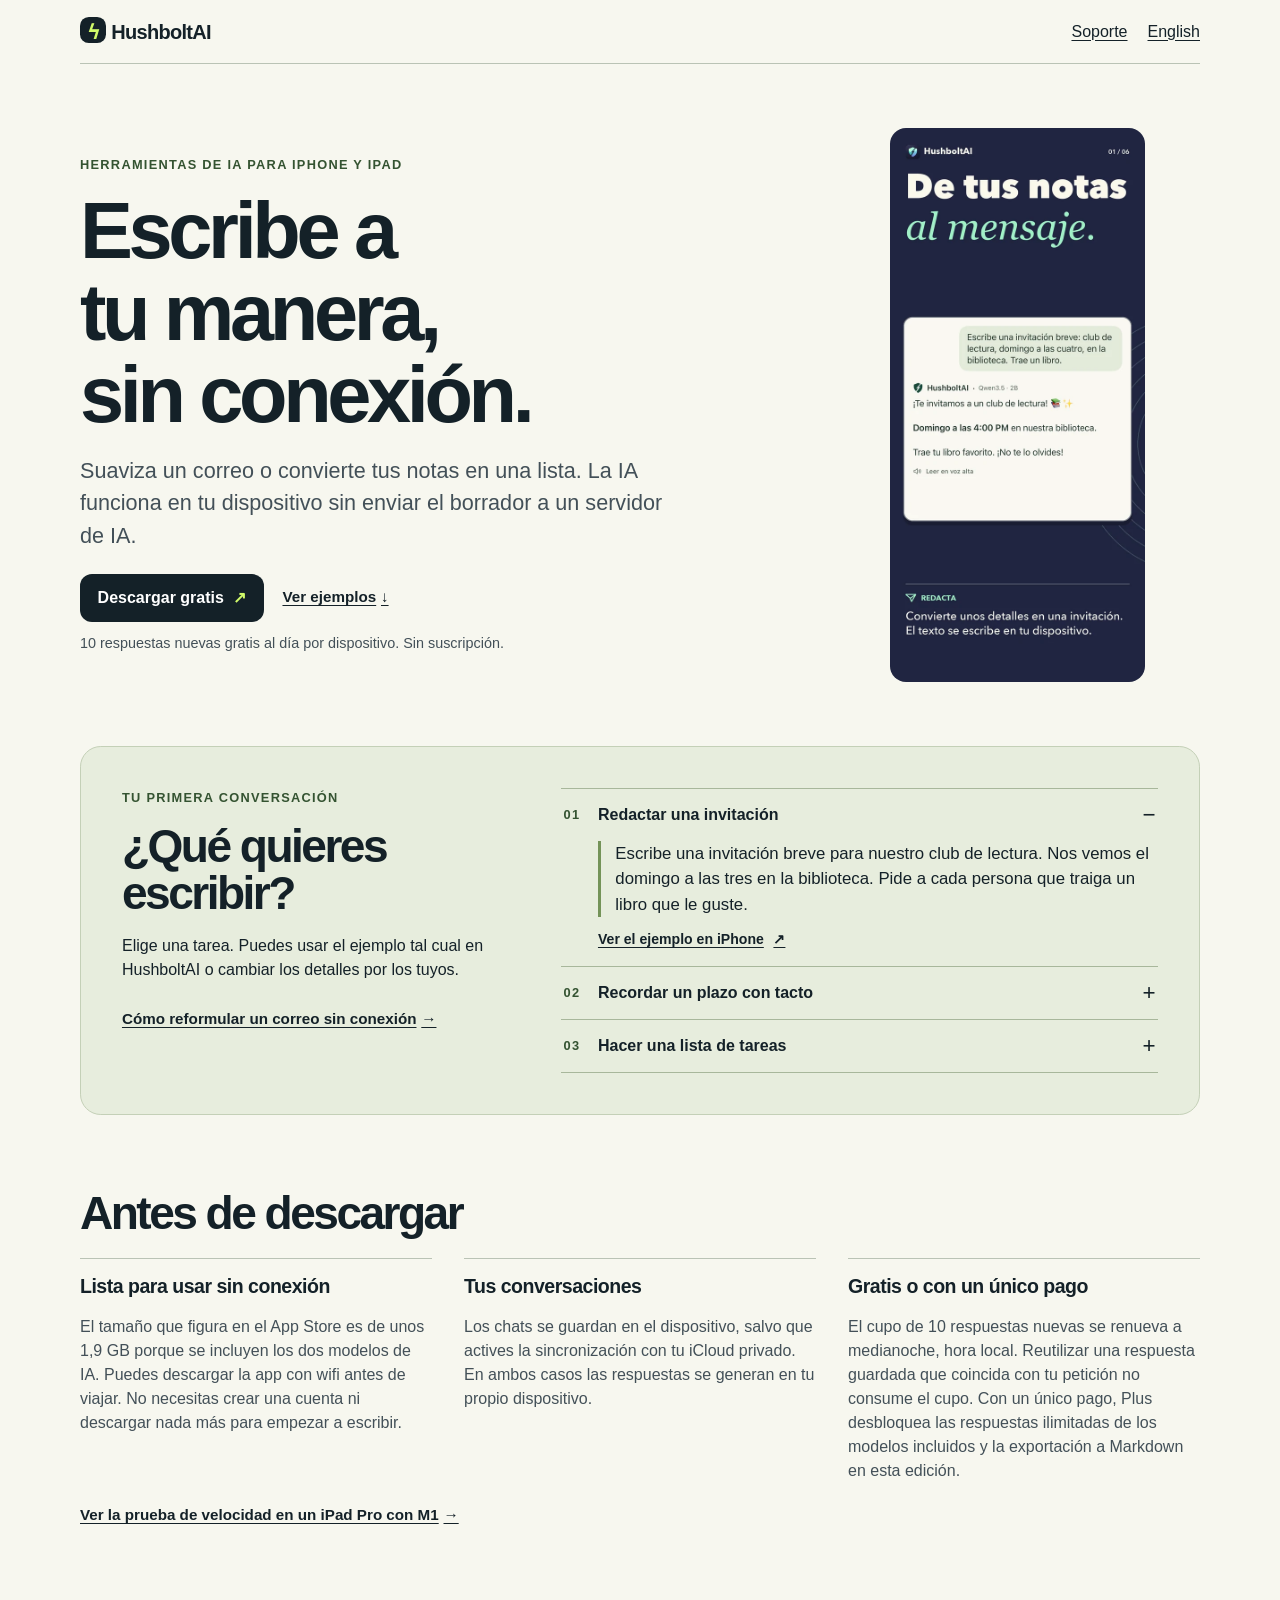
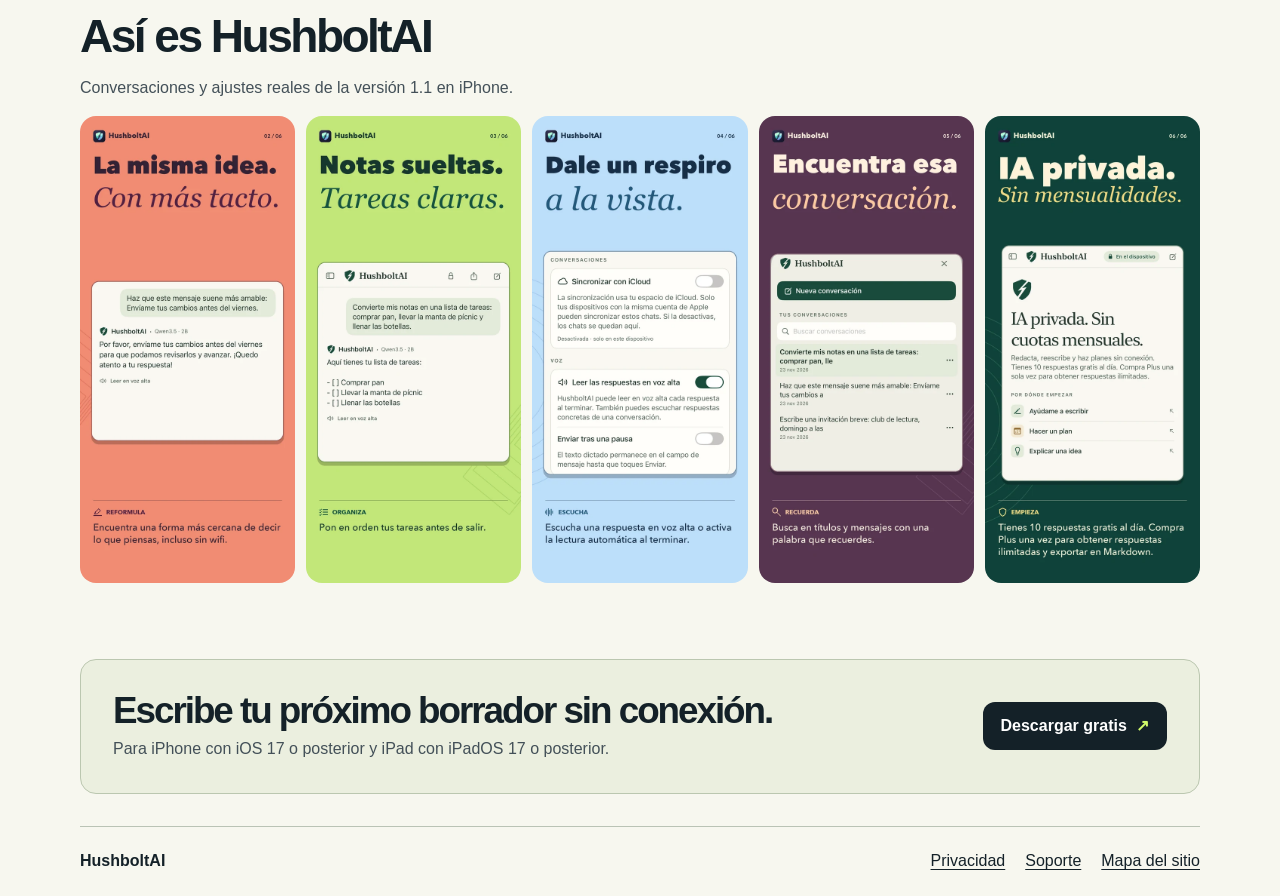
==== commit 32f82fdb: "Publish the M1 iPad speed test and improve search discovery" ====
--- a/es/index.html
+++ b/es/index.html
@@ -9,7 +9,7 @@
 <header><div class="wrap top"><a class="brand" href="../"><span aria-hidden="true">ϟ</span> HushboltAI</a><nav aria-label="Navegación"><a href="https://pclemente.github.io/ComicReader/hushboltai/support.html">Soporte</a><a lang="en" hreflang="en" href="../">English</a></nav></div></header>
 <main id="main" class="wrap"><section class="hero" aria-labelledby="headline"><div><p class="eyebrow">Herramientas de IA para iPhone y iPad</p><h1 id="headline">Escribe a tu manera, sin conexión.</h1><p class="intro">Suaviza un correo o convierte tus notas en una lista. La IA funciona en tu dispositivo sin enviar el borrador a un servidor de IA.</p><div class="actions"><a class="button install" href="https://apps.apple.com/app/id6837171118">Descargar gratis <span class="sr-only">· App Store</span><span aria-hidden="true">↗</span></a><a class="jump" href="#examples">Ver ejemplos <span aria-hidden="true">↓</span></a></div><p class="small">10 respuestas nuevas gratis al día por dispositivo. Sin suscripción.</p></div><a class="frame" href="../art/es-ES-1.webp"><img src="../art/es-ES-1.webp" width="570" height="1238" fetchpriority="high" alt="HushboltAI convierte unas notas sobre un club de lectura el domingo en la biblioteca en una invitación."></a></section>
 <section id="examples" class="workshop" aria-labelledby="examples-title"><div><p class="eyebrow">Tu primera conversación</p><h2 id="examples-title">¿Qué quieres escribir?</h2><p>Elige una tarea. Puedes usar el ejemplo tal cual en HushboltAI o cambiar los detalles por los tuyos.</p><a class="jump" href="../es/correo-sin-conexion/">Cómo reformular un correo sin conexión <span aria-hidden="true">→</span></a></div><div class="tasks"><details name="writing-tasks" open><summary><span class="num" aria-hidden="true">01</span> Redactar una invitación</summary><div class="example"><blockquote><p>Escribe una invitación breve para nuestro club de lectura. Nos vemos el domingo a las tres en la biblioteca. Pide a cada persona que traiga un libro que le guste.</p></blockquote><a href="../art/es-ES-1.webp">Ver el ejemplo en iPhone<span class="sr-only">: Redactar una invitación</span> <span aria-hidden="true">↗</span></a></div></details><details name="writing-tasks"><summary><span class="num" aria-hidden="true">02</span> Recordar un plazo con tacto</summary><div class="example"><blockquote><p>Dale un tono más amable a este mensaje sin cambiar el plazo: «Necesito tus correcciones para el viernes».</p></blockquote><a href="../art/es-ES-2.webp">Ver el ejemplo en iPhone<span class="sr-only">: Recordar un plazo con tacto</span> <span aria-hidden="true">↗</span></a></div></details><details name="writing-tasks"><summary><span class="num" aria-hidden="true">03</span> Hacer una lista de tareas</summary><div class="example"><blockquote><p>Haz una lista para el pícnic con estas notas: comprar pan, guardar la manta y llenar las botellas de agua.</p></blockquote><a href="../art/es-ES-3.webp">Ver el ejemplo en iPhone<span class="sr-only">: Hacer una lista de tareas</span> <span aria-hidden="true">↗</span></a></div></details></div></section>
-<section class="info" aria-labelledby="facts"><h2 id="facts">Antes de descargar</h2><div class="facts"><div><h3>Lista para usar sin conexión</h3><p>El tamaño que figura en el App Store es de unos 1,9 GB porque se incluyen los dos modelos de IA. Puedes descargar la app con wifi antes de viajar. No necesitas crear una cuenta ni descargar nada más para empezar a escribir.</p></div><div><h3>Tus conversaciones</h3><p>Los chats se guardan en el dispositivo, salvo que actives la sincronización con tu iCloud privado. En ambos casos las respuestas se generan en tu propio dispositivo.</p></div><div><h3>Gratis o con un único pago</h3><p>El cupo de 10 respuestas nuevas se renueva a medianoche, hora local. Reutilizar una respuesta guardada que coincida con tu petición no consume el cupo. Con un único pago, Plus desbloquea las respuestas ilimitadas de los modelos incluidos y la exportación a Markdown en esta edición.</p></div></div></section>
+<section class="info" aria-labelledby="facts"><h2 id="facts">Antes de descargar</h2><div class="facts"><div><h3>Lista para usar sin conexión</h3><p>El tamaño que figura en el App Store es de unos 1,9 GB porque se incluyen los dos modelos de IA. Puedes descargar la app con wifi antes de viajar. No necesitas crear una cuenta ni descargar nada más para empezar a escribir.</p></div><div><h3>Tus conversaciones</h3><p>Los chats se guardan en el dispositivo, salvo que actives la sincronización con tu iCloud privado. En ambos casos las respuestas se generan en tu propio dispositivo.</p></div><div><h3>Gratis o con un único pago</h3><p>El cupo de 10 respuestas nuevas se renueva a medianoche, hora local. Reutilizar una respuesta guardada que coincida con tu petición no consume el cupo. Con un único pago, Plus desbloquea las respuestas ilimitadas de los modelos incluidos y la exportación a Markdown en esta edición.</p></div></div><a class="jump" href="../es/velocidad-ia-ipad-m1/">Ver la prueba de velocidad en un iPad Pro con M1 <span aria-hidden="true">→</span></a></section>
 <section class="screens" aria-labelledby="g"><h2 id="g">Así es HushboltAI</h2><p>Conversaciones y ajustes reales de la versión 1.1 en iPhone.</p><ol><li><a href="../art/es-ES-2.webp"><img src="../art/es-ES-2.webp" width="570" height="1238" loading="lazy" alt="HushboltAI reformula con un tono más amable un mensaje que pide cambios antes del viernes."></a></li><li><a href="../art/es-ES-3.webp"><img src="../art/es-ES-3.webp" width="570" height="1238" loading="lazy" alt="HushboltAI organiza en una lista unas notas sobre el pan, la manta de pícnic y las botellas."></a></li><li><a href="../art/es-ES-4.webp"><img src="../art/es-ES-4.webp" width="570" height="1238" loading="lazy" alt="Los ajustes de voz muestran la lectura de respuestas activada y el envío tras una pausa desactivado."></a></li><li><a href="../art/es-ES-5.webp"><img src="../art/es-ES-5.webp" width="570" height="1238" loading="lazy" alt="La biblioteca de conversaciones muestra un buscador y los chats recientes."></a></li><li><a href="../art/es-ES-6.webp"><img src="../art/es-ES-6.webp" width="570" height="1238" loading="lazy" alt="La bienvenida de HushboltAI explica las 10 respuestas gratis al día y la compra única de Plus."></a></li></ol></section>
 <section class="closer" aria-labelledby="download"><div><h2 id="download">Escribe tu próximo borrador sin conexión.</h2><p>Para iPhone con iOS 17 o posterior y iPad con iPadOS 17 o posterior.</p></div><a class="button install" href="https://apps.apple.com/app/id6837171118">Descargar gratis <span class="sr-only">· App Store</span><span aria-hidden="true">↗</span></a></section></main>
 <footer class="wrap"><strong>HushboltAI</strong><a href="https://pclemente.github.io/ComicReader/hushboltai/privacy.html">Privacidad</a><a href="https://pclemente.github.io/ComicReader/hushboltai/support.html">Soporte</a><a href="../sitemap.xml">Mapa del sitio</a></footer></body></html>
--- a/site.css
+++ b/site.css
@@ -72,3 +72,8 @@
 .guide-example .proof{font-size:.93rem;color:var(--muted);margin:1.35rem 0 .15rem}
 .guide .closer>div{max-width:63ch}.guide .closer{margin-bottom:.6rem}
 @media(max-width:650px){.guide-example{grid-template-columns:1fr}.guide-example>a{justify-self:center;width:min(185px,100%)}}
+.info>.jump{margin-top:.65rem}
+.speed-result{display:grid;grid-template-columns:repeat(2,minmax(0,1fr));gap:clamp(1rem,4vw,2.75rem);align-items:center;background:#193c30;color:#fff;padding:clamp(1.1rem,4vw,2rem);border-radius:1.2rem}
+.speed-result p,.speed-result small{margin:.2rem 0;display:block}.speed-result>div:first-child strong{display:block;color:#d8ee96;font-size:clamp(2.4rem,6vw,3.8rem);font-variant-numeric:tabular-nums;line-height:1.15;margin:.25rem 0}.speed-result>div+div strong{font-size:1.35rem}
+.speed-steps{margin:1rem 0}.speed-steps>div{display:grid;grid-template-columns:minmax(11rem,.8fr) minmax(0,2fr);gap:.6rem;border-bottom:1px solid var(--line);padding:.8rem 0}.speed-steps dt{font-weight:650}.speed-steps dd{margin:0;display:grid;grid-template-columns:5rem 1fr;gap:.5rem}.speed-steps dd strong{font-variant-numeric:tabular-nums}
+@media(max-width:600px){.speed-result{grid-template-columns:1fr}.speed-steps>div{grid-template-columns:1fr}.speed-steps dd{grid-template-columns:4.6rem 1fr}}
